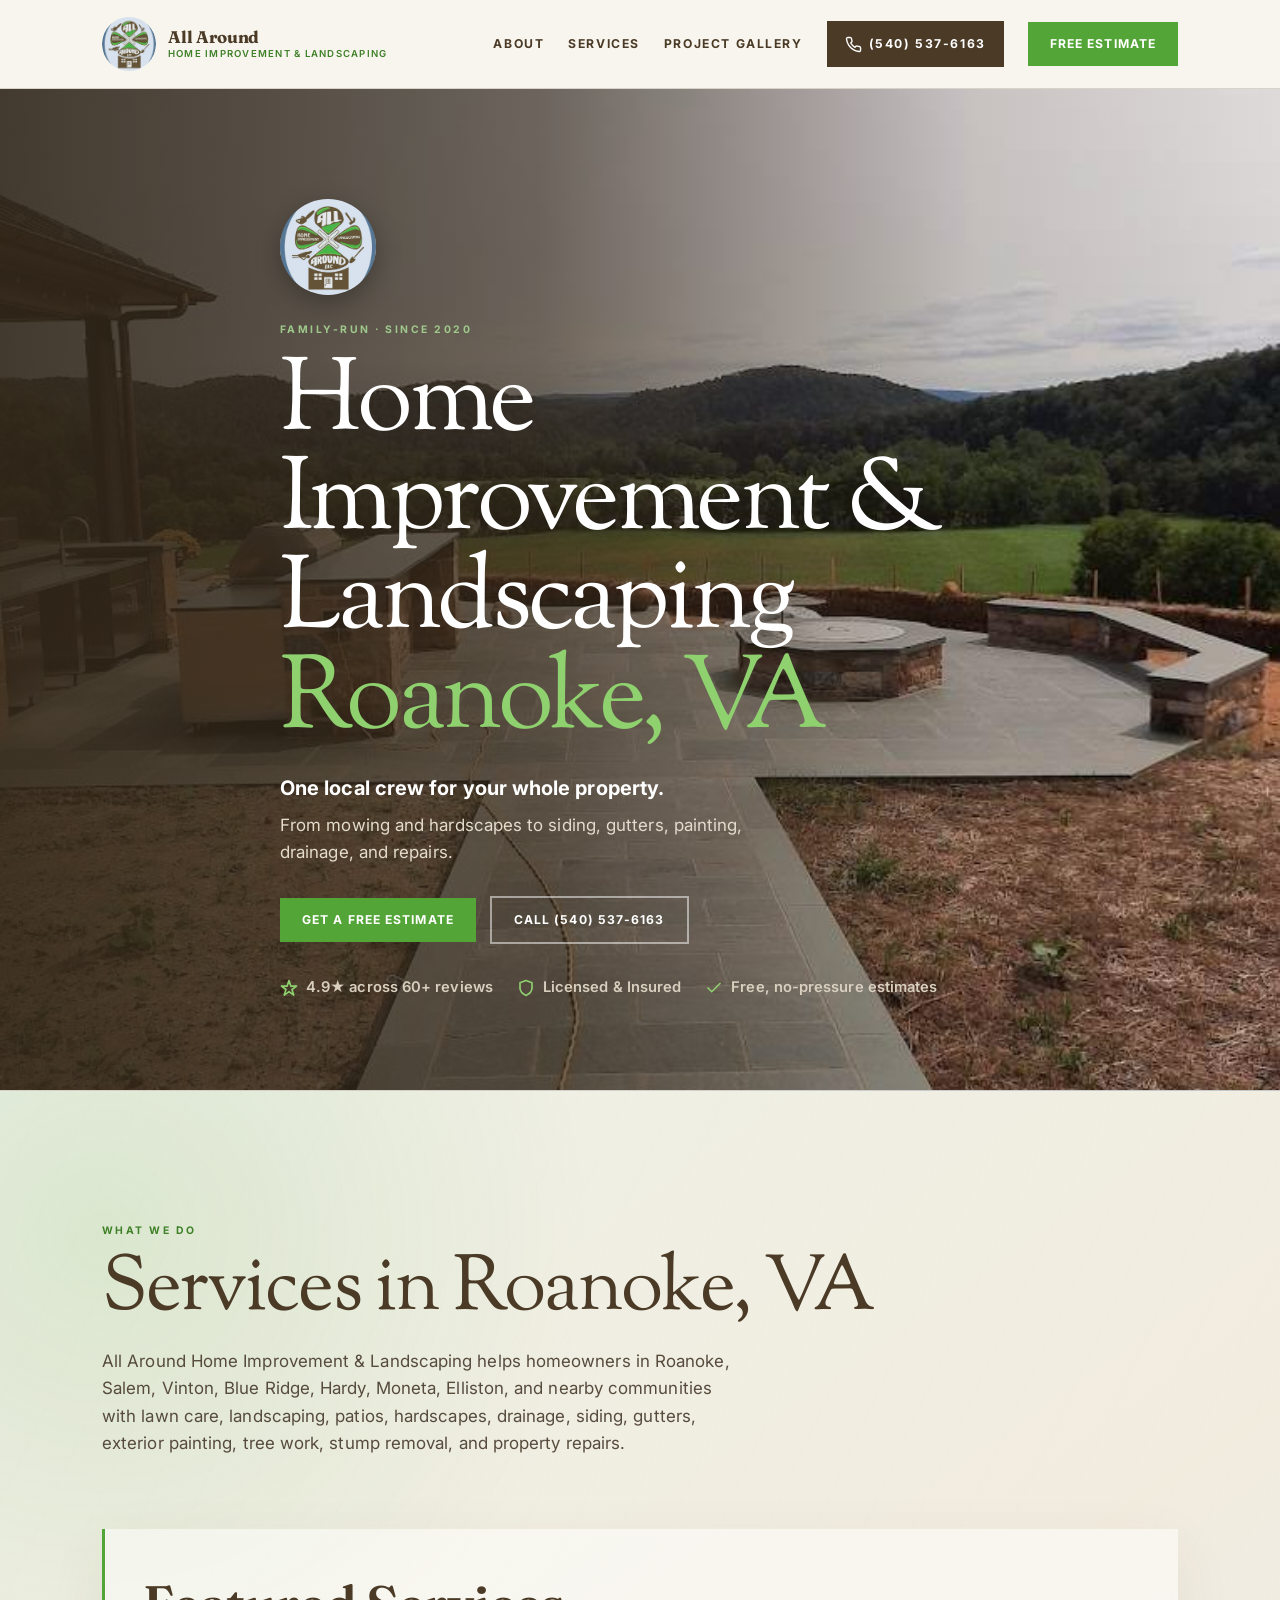
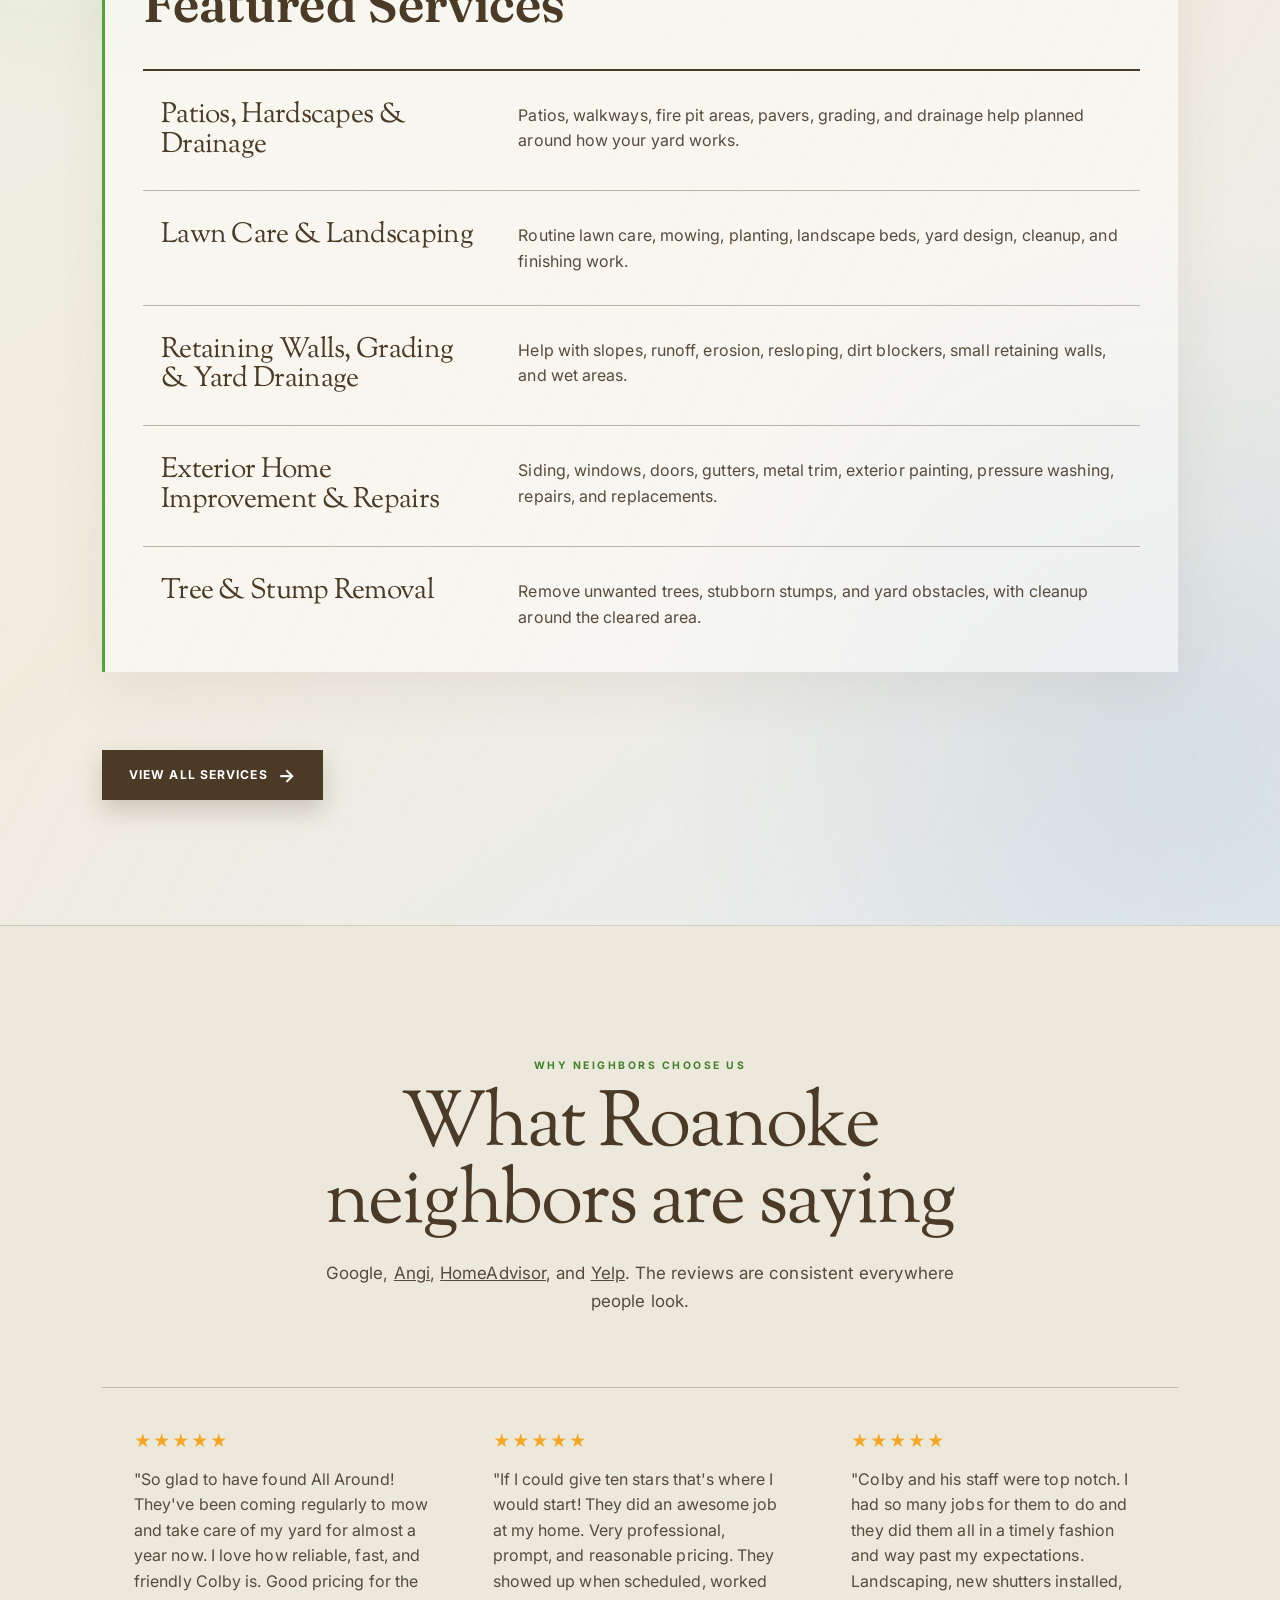
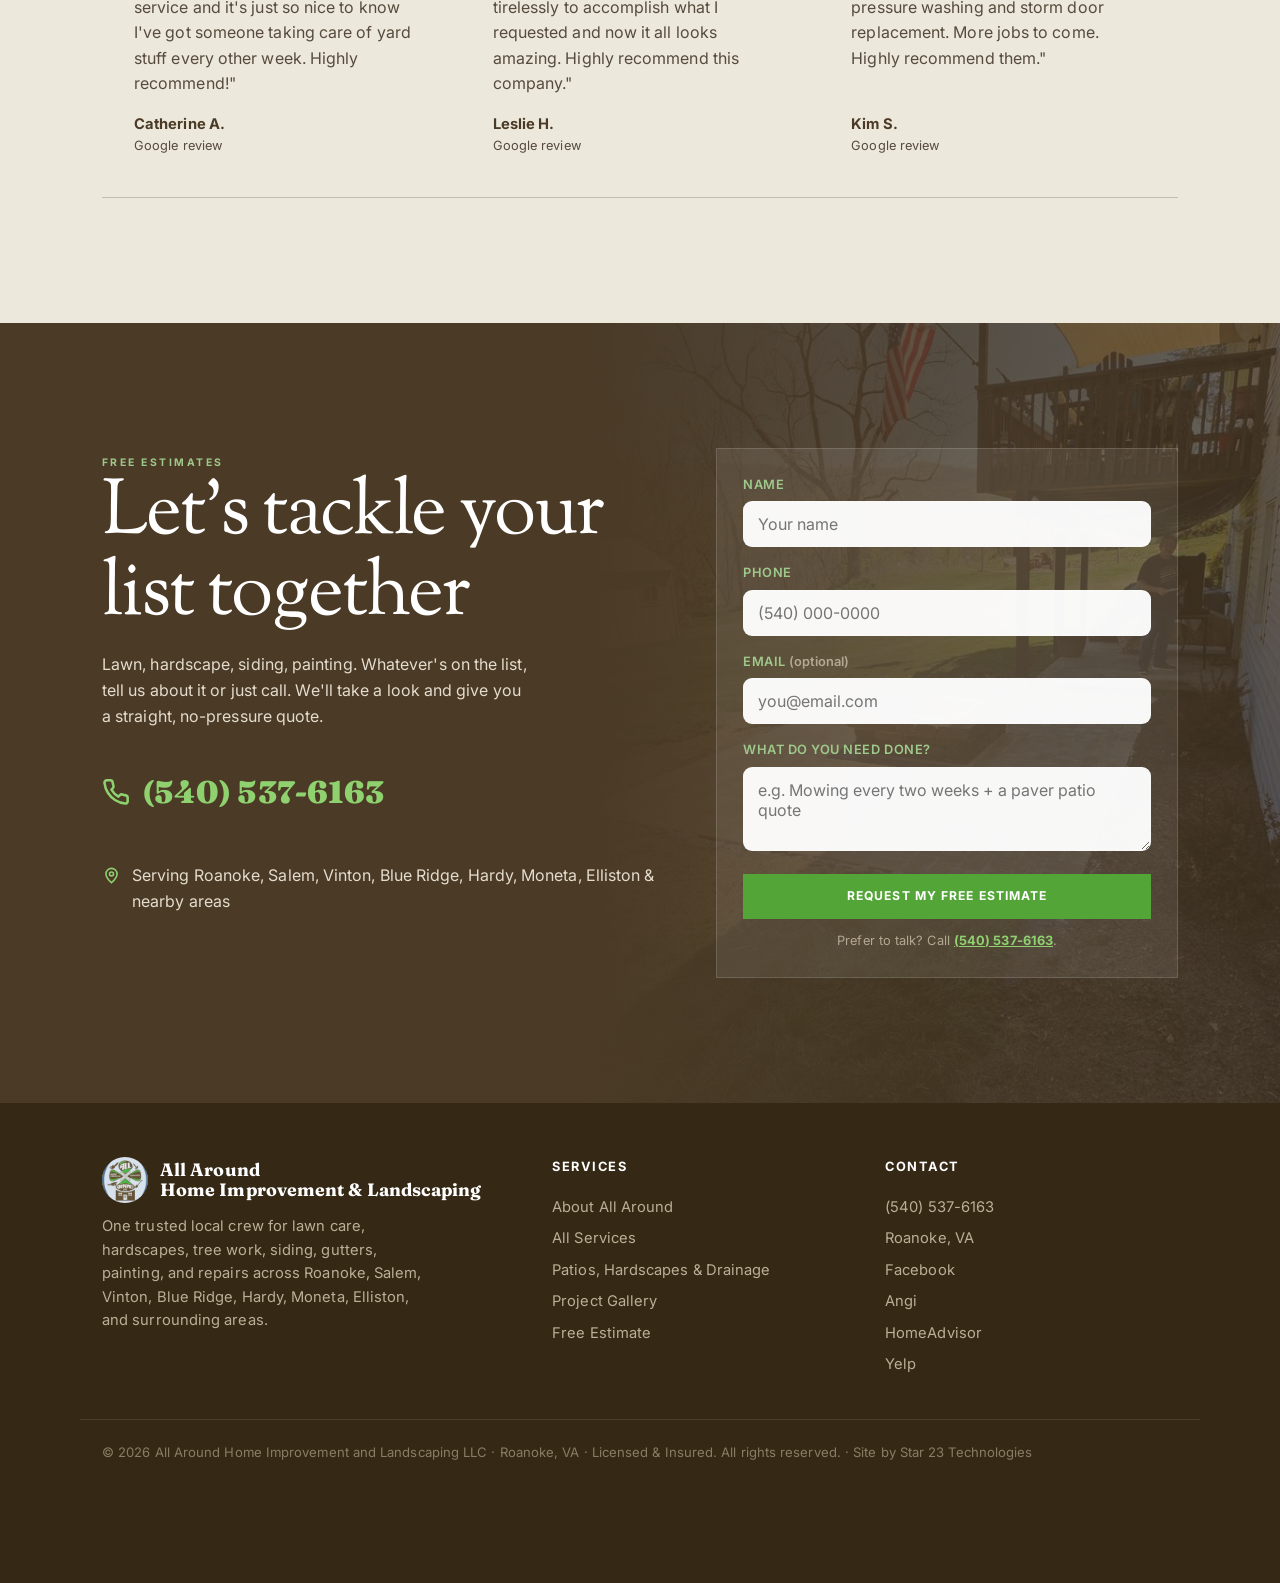
==== index.html @ a87fe3b6 "copy corrections/updates" ====
<!DOCTYPE html>
<html lang="en">
<head>
<meta charset="UTF-8">
<meta name="viewport" content="width=device-width, initial-scale=1.0">

<!-- Google tag (gtag.js) -->
<script async src="https://www.googletagmanager.com/gtag/js?id=G-47WBF0ZFZ8"></script>
<script>
  window.dataLayer = window.dataLayer || [];
  function gtag(){dataLayer.push(arguments);}
  gtag('js', new Date());

  gtag('config', 'G-47WBF0ZFZ8');
</script>

<title>All Around Home Improvement &amp; Landscaping | Roanoke, VA</title>
<meta name="description" content="All Around Home Improvement &amp; Landscaping LLC, one local Roanoke crew for lawn care, hardscapes, retaining walls, tree removal, siding, windows, doors, gutters, and exterior painting. 4.9 stars, free estimates.">
<link rel="canonical" href="https://allaroundroanoke.com/">
<meta name="theme-color" content="#54A538">

<!-- Favicon (uses the existing logo) -->
<link rel="icon" type="image/png" href="images/logo.png">
<link rel="apple-touch-icon" href="images/logo.png">

<!-- Open Graph / social sharing -->
<meta property="og:type" content="website">
<meta property="og:site_name" content="All Around Home Improvement &amp; Landscaping">
<meta property="og:title" content="All Around Home Improvement &amp; Landscaping | Roanoke, VA">
<meta property="og:description" content="One local Roanoke crew for lawn care, hardscapes, siding, gutters, and exterior painting. 4.9 stars, free estimates.">
<meta property="og:url" content="https://allaroundroanoke.com/">
<meta property="og:image" content="https://allaroundroanoke.com/images/logo.png">
<meta property="og:image:alt" content="All Around Home Improvement and Landscaping logo">
<meta property="og:locale" content="en_US">

<!-- Twitter / X card (summary fits the square logo) -->
<meta name="twitter:card" content="summary">
<meta name="twitter:title" content="All Around Home Improvement &amp; Landscaping | Roanoke, VA">
<meta name="twitter:description" content="One local Roanoke crew for lawn care, hardscapes, siding, gutters, and exterior painting. 4.9 stars, free estimates.">
<meta name="twitter:image" content="https://allaroundroanoke.com/images/logo.png">

<link rel="preconnect" href="https://fonts.googleapis.com">
<link rel="preconnect" href="https://fonts.gstatic.com" crossorigin>
<link href="https://fonts.googleapis.com/css2?family=Fraunces:opsz,wght@9..144,500;9..144,600;9..144,700;9..144,900&family=Inter:wght@400;500;600;700&display=swap" rel="stylesheet">
<link rel="stylesheet" href="services/earthbound-fonts.css">

<!-- LocalBusiness structured data. -->
<script type="application/ld+json">
{
  "@context": "https://schema.org",
  "@type": "GeneralContractor",
  "name": "All Around Home Improvement and Landscaping LLC",
  "url": "https://allaroundroanoke.com/",
  "image": "https://allaroundroanoke.com/images/logo.png",
  "telephone": "+15405376163",
  "foundingDate": "2020-10-01",
  "address": {
    "@type": "PostalAddress",
    "addressLocality": "Roanoke",
    "addressRegion": "VA",
    "addressCountry": "US"
  },
  "areaServed": ["Roanoke", "Salem", "Vinton", "Blue Ridge", "Hardy", "Moneta", "Elliston"],
  "aggregateRating": {
    "@type": "AggregateRating",
    "ratingValue": "4.9",
    "reviewCount": "60"
  }
}
</script>

<style>
  :root{
    --brown:#4A3A26;       /* deep earthy brown - dark sections, footer, text */
    --brown-mid:#6B5638;
    --green:#54A538;       /* brand leaf green - primary CTA */
    --green-dk:#3F8128;
    --slate:#6E92AD;       /* brand slate blue - secondary accent / value band */
    --slate-dk:#557390;
    --cream:#F5F1E8;       /* warm paper bg */
    --tint:#ECE6D7;        /* alt section bg (warm) */
    --leaf-tint:#E7EFDD;   /* soft green tint */
    --ink:#241D12;
    --ink-soft:#564B3C;
    --card:#FFFFFF;
    --line:#DED5C2;
    --shadow:0 1px 2px rgba(74,58,38,.06), 0 10px 30px rgba(74,58,38,.10);
    --maxw:1120px;
  }
  *{box-sizing:border-box;}
  html{scroll-behavior:smooth;}
  body{
    margin:0;background:var(--cream);color:var(--ink);
    font-family:"Inter",system-ui,sans-serif;font-size:17px;line-height:1.6;
    -webkit-font-smoothing:antialiased;
  }
  h1,h2,h3,.display{font-family:"Fraunces","Georgia",serif;line-height:1.06;margin:0;letter-spacing:-.005em;}
  a{color:inherit;}
  img{max-width:100%;display:block;}
  .sr-only{position:absolute;width:1px;height:1px;padding:0;margin:-1px;overflow:hidden;clip:rect(0,0,0,0);white-space:nowrap;border:0;}
  .wrap{max-width:var(--maxw);margin:0 auto;padding:0 22px;}
  .eyebrow{font-family:"Inter",sans-serif;text-transform:uppercase;letter-spacing:.2em;font-size:.72rem;font-weight:700;color:var(--green-dk);}
  .eyebrow.on-dark{color:#9FC98C;}
  .eyebrow.on-slate{color:#E7F0F6;}

  /* buttons */
  .btn{display:inline-flex;align-items:center;gap:.5em;font-family:"Inter",sans-serif;font-weight:700;font-size:1rem;padding:14px 24px;border-radius:9px;text-decoration:none;cursor:pointer;border:none;transition:transform .12s ease,background .15s ease,box-shadow .15s ease;line-height:1;}
  .btn-primary{background:var(--green);color:#fff;box-shadow:0 6px 18px rgba(84,165,56,.30);}
  .btn-primary:hover{background:var(--green-dk);transform:translateY(-2px);}
  .btn-ghost{background:transparent;color:var(--brown);border:2px solid var(--brown);padding:12px 22px;}
  .btn-ghost:hover{background:var(--brown);color:#fff;transform:translateY(-2px);}
  .btn-ghost.on-dark{color:#fff;border-color:rgba(255,255,255,.5);}
  .btn-ghost.on-dark:hover{background:#fff;color:var(--brown);}

  /* header */
  header{position:sticky;top:0;z-index:50;background:rgba(245,241,232,.93);backdrop-filter:blur(10px);border-bottom:1px solid var(--line);}
  .nav{display:flex;align-items:center;justify-content:space-between;height:76px;gap:16px;}
  .brand{display:flex;align-items:center;gap:12px;text-decoration:none;min-width:0;}
  .brand img{width:48px;height:48px;border-radius:50%;flex:0 0 48px;}
  .brand .name{font-family:"Fraunces",serif;font-weight:700;font-size:1.05rem;color:var(--brown);line-height:1.05;letter-spacing:-.01em;}
  .brand .name small{display:block;font-family:"Inter",sans-serif;font-size:.6rem;font-weight:600;letter-spacing:.13em;text-transform:uppercase;color:var(--green-dk);margin-top:3px;}
  .nav-right{display:flex;align-items:center;gap:14px;}
  .nav-services{font-weight:700;color:var(--brown);text-decoration:none;}
  .nav-page{font-weight:700;color:var(--brown);text-decoration:none;}
  .reviews-badge{display:flex;align-items:center;gap:7px;font-size:.85rem;font-weight:600;color:var(--ink-soft);}
  .reviews-badge .stars{color:var(--green);letter-spacing:1px;}
  .nav-call{font-family:"Inter",sans-serif;font-weight:700;color:var(--brown);text-decoration:none;font-size:1rem;display:flex;align-items:center;gap:7px;}
  .nav-call svg{width:17px;height:17px;}

  /* hamburger */
  .hamburger{display:none;flex-direction:column;justify-content:center;align-items:center;gap:5px;width:40px;height:40px;background:none;border:none;cursor:pointer;padding:6px;border-radius:8px;flex:0 0 40px;}
  .hamburger span{display:block;width:22px;height:2px;background:var(--brown);border-radius:2px;transition:transform .22s ease,opacity .22s ease;}
  .hamburger.open span:nth-child(1){transform:translateY(7px) rotate(45deg);}
  .hamburger.open span:nth-child(2){opacity:0;}
  .hamburger.open span:nth-child(3){transform:translateY(-7px) rotate(-45deg);}

  /* mobile nav menu */
  .mobile-menu{display:none;position:absolute;top:100%;left:0;right:0;background:rgba(245,241,232,.98);backdrop-filter:blur(12px);border-bottom:1px solid var(--line);padding:18px 22px 24px;flex-direction:column;gap:6px;z-index:49;}
  .mobile-menu.open{display:flex;}
  .mobile-menu a{font-family:"Inter",sans-serif;font-weight:600;font-size:1.05rem;color:var(--brown);text-decoration:none;padding:10px 0;border-bottom:1px solid var(--line);}
  .mobile-menu a:last-child{border-bottom:none;}
  .mobile-menu .mm-call{display:flex;align-items:center;gap:9px;color:var(--green-dk);}
  .mobile-menu .mm-call svg{width:18px;height:18px;flex:0 0 18px;}
  .mobile-menu .mm-badge{font-size:.85rem;color:var(--ink-soft);padding:8px 0 0;border:none;}

  /* hero */
  .hero{position:relative;overflow:hidden;background:var(--brown);color:#fff;}
  .hero .petals{position:absolute;right:-140px;top:-80px;width:620px;height:620px;opacity:.10;pointer-events:none;}
  .hero-inner{position:relative;z-index:2;padding:74px 0 60px;max-width:720px;}
  .hero-logo{width:96px;height:96px;border-radius:50%;margin-bottom:20px;box-shadow:0 8px 26px rgba(0,0,0,.3);}
  .hero h1{font-size:clamp(2.4rem,5.6vw,4rem);font-weight:900;color:#fff;}
  .hero h1 .accent{color:#8FD06F;}
  .hero .sub{font-size:1.14rem;color:#E4DCCD;margin:20px 0 30px;max-width:560px;}
  .hero-cta{display:flex;flex-wrap:wrap;gap:14px;align-items:center;}
  .hero-trust{display:flex;flex-wrap:wrap;gap:10px 24px;margin-top:32px;}
  .hero-trust span{display:flex;align-items:center;gap:8px;font-size:.92rem;font-weight:600;color:#D8CFBF;}
  .hero-trust svg{width:18px;height:18px;flex:0 0 18px;color:#8FD06F;}
  .stats{display:flex;flex-wrap:wrap;gap:32px 54px;margin-top:44px;padding-top:30px;border-top:1px solid rgba(255,255,255,.16);}
  .stat .num{font-family:"Fraunces",serif;font-weight:900;font-size:2.5rem;color:#fff;line-height:1;}
  .stat .num .star{color:var(--green);font-size:1.7rem;}
  .stat .lbl{font-size:.8rem;letter-spacing:.06em;text-transform:uppercase;color:#B3A892;margin-top:8px;font-weight:600;}

  /* value band (slate) */
  .band{background:var(--slate);color:#fff;}
  .band-inner{display:flex;flex-wrap:wrap;align-items:center;justify-content:space-between;gap:22px;padding:30px 0;}
  .band .lead{display:flex;align-items:center;gap:18px;}
  .band .ic{width:46px;height:46px;flex:0 0 46px;color:#fff;}
  .band h2{font-family:"Fraunces",serif;font-size:1.7rem;font-weight:700;color:#fff;}
  .band p{margin:4px 0 0;color:#EAF1F6;font-weight:500;}
  .btn-onslate{background:#fff;color:var(--slate-dk);box-shadow:0 6px 18px rgba(0,0,0,.16);font-size:1.05rem;padding:15px 26px;}
  .btn-onslate:hover{background:var(--brown);color:#fff;transform:translateY(-2px);}

  /* sections */
  section{padding:78px 0;}
  .sec-head{max-width:680px;margin-bottom:40px;}
  .sec-head h2{font-size:clamp(2rem,4vw,2.8rem);font-weight:900;color:var(--brown);margin:12px 0 0;}
  .sec-head p{color:var(--ink-soft);font-size:1.06rem;margin:16px 0 0;}
  .alt{background:var(--tint);}

  /* service groups */
  .svc-group{margin-bottom:46px;}
  .svc-group:last-child{margin-bottom:0;}
  .group-label{display:flex;align-items:center;gap:14px;margin-bottom:22px;}
  .group-label .tag{font-family:"Fraunces",serif;font-weight:700;font-size:1.5rem;color:var(--brown);}
  .group-label .rule{flex:1;height:1px;background:var(--line);}
  .group-label .pill{font-family:"Inter",sans-serif;font-size:.72rem;font-weight:700;letter-spacing:.12em;text-transform:uppercase;padding:5px 12px;border-radius:999px;}
  .pill.out{background:var(--leaf-tint);color:var(--green-dk);}
  .pill.in{background:#E7EDF3;color:var(--slate-dk);}
  .grid{display:grid;gap:18px;}
  .svc-grid{grid-template-columns:repeat(3,1fr);}
  .svc{background:var(--card);border:1px solid var(--line);border-radius:14px;padding:24px;transition:transform .14s ease,box-shadow .14s ease;}
  .svc:hover{transform:translateY(-4px);box-shadow:var(--shadow);}
  .svc .ic{width:42px;height:42px;border-radius:10px;display:flex;align-items:center;justify-content:center;margin-bottom:14px;}
  .svc .ic svg{width:23px;height:23px;}
  .ic.out{background:var(--leaf-tint);color:var(--green-dk);}
  .ic.in{background:#E7EDF3;color:var(--slate-dk);}
  .svc h3{font-size:1.16rem;font-weight:700;color:var(--brown);margin-bottom:7px;}
  .svc p{color:var(--ink-soft);font-size:.95rem;margin:0;}

  /* why */
  .why-grid{grid-template-columns:repeat(4,1fr);}
  .why .ic{width:48px;height:48px;border-radius:12px;background:var(--brown);display:flex;align-items:center;justify-content:center;color:#8FD06F;margin-bottom:15px;}
  .why .ic svg{width:25px;height:25px;}
  .why h3{font-size:1.08rem;font-weight:700;color:var(--brown);margin-bottom:7px;}
  .why p{color:var(--ink-soft);font-size:.94rem;margin:0;}

  /* gallery */
  .gallery-grid{grid-template-columns:repeat(3,1fr);}
  .tile{position:relative;aspect-ratio:4/3;border-radius:12px;overflow:hidden;background:var(--leaf-tint);}
  .tile img{width:100%;height:100%;object-fit:cover;}
  .tile .ph{position:absolute;inset:0;border:2px dashed var(--green);border-radius:12px;background:repeating-linear-gradient(45deg,#EAF1E2,#EAF1E2 14px,#E1EBD6 14px,#E1EBD6 28px);display:flex;flex-direction:column;align-items:center;justify-content:center;color:var(--green-dk);text-align:center;padding:14px;}
  .tile .ph svg{width:30px;height:30px;margin-bottom:8px;opacity:.85;}
  .tile .ph span{font-weight:600;font-size:.9rem;}
  .tile .ph small{color:var(--ink-soft);font-size:.78rem;margin-top:3px;}

  /* reviews */
  .reviews-grid{grid-template-columns:repeat(3,1fr);}
  .review{background:var(--card);border:1px solid var(--line);border-radius:14px;padding:26px;display:flex;flex-direction:column;}
  .review .stars{color:#F5A623;letter-spacing:2px;font-size:1.05rem;margin-bottom:12px;}
  .review p{color:var(--ink-soft);margin:0 0 16px;flex:1;}
  .review .who{font-weight:700;color:var(--brown);font-size:.92rem;}
  .review .src{font-size:.8rem;color:var(--ink-soft);}
  .reviews-cta{text-align:center;margin-top:34px;}

  /* contact */
  .contact{background:var(--brown);color:#fff;}
  .contact-grid{display:grid;grid-template-columns:1.1fr .9fr;gap:50px;align-items:start;}
  .contact h2{font-family:"Fraunces",serif;font-size:clamp(2rem,4vw,2.7rem);font-weight:900;color:#fff;}
  .contact .big-call{display:inline-flex;align-items:center;gap:12px;font-family:"Fraunces",serif;font-weight:900;font-size:1.95rem;color:#8FD06F;text-decoration:none;margin:22px 0;}
  .contact .big-call svg{width:28px;height:28px;}
  .contact ul{list-style:none;padding:0;margin:18px 0 0;color:#E4DCCD;}
  .contact ul li{display:flex;gap:11px;padding:6px 0;align-items:flex-start;}
  .contact ul li svg{width:19px;height:19px;flex:0 0 19px;color:#8FD06F;margin-top:3px;}
  .form{background:rgba(255,255,255,.06);border:1px solid rgba(255,255,255,.14);border-radius:16px;padding:26px;}
  .form label{display:block;font-size:.8rem;font-weight:600;letter-spacing:.04em;text-transform:uppercase;color:#9FC98C;margin:0 0 6px;}
  .form input,.form textarea{width:100%;padding:12px 14px;border-radius:9px;border:1px solid rgba(255,255,255,.2);background:rgba(255,255,255,.96);color:var(--ink);font-family:inherit;font-size:1rem;margin-bottom:16px;}
  .form textarea{resize:vertical;min-height:84px;}
  .form .btn-primary{width:100%;justify-content:center;}
  .form .note{font-size:.8rem;color:#B3A892;margin:12px 0 0;text-align:center;}

  /* footer */
  footer{background:#352915;color:#BCAE96;padding:54px 0 120px;font-size:.92rem;}
  .foot-grid{display:grid;grid-template-columns:1.4fr 1fr 1fr;gap:40px;}
  footer h4{font-family:"Inter",sans-serif;color:#fff;font-size:.8rem;letter-spacing:.12em;text-transform:uppercase;margin:0 0 14px;}
  footer ul{list-style:none;padding:0;margin:0;}
  footer ul li{padding:4px 0;}
  footer a{text-decoration:none;}
  footer a:hover{color:#fff;}
  .foot-brand .fb{display:flex;align-items:center;gap:12px;margin-bottom:12px;}
  .foot-brand img{width:46px;height:46px;border-radius:50%;}
  .foot-brand .name{font-family:"Fraunces",serif;font-weight:700;color:#fff;font-size:1.12rem;line-height:1.1;}
  .legal{border-top:1px solid rgba(255,255,255,.1);margin-top:38px;padding-top:22px;font-size:.82rem;color:#8A7C64;}

  /* mobile sticky call bar */
  .call-bar{position:fixed;left:0;right:0;bottom:0;z-index:60;display:none;background:var(--green);box-shadow:0 -4px 18px rgba(0,0,0,.18);}
  .call-bar a{display:flex;align-items:center;justify-content:center;gap:10px;padding:15px;color:#fff;text-decoration:none;font-family:"Inter",sans-serif;font-weight:800;font-size:1.1rem;}
  .call-bar svg{width:20px;height:20px;}

  .reveal{opacity:1;transform:none;}

  @media(max-width:920px){
    .svc-grid,.gallery-grid,.reviews-grid{grid-template-columns:repeat(2,1fr);}
    .why-grid{grid-template-columns:repeat(2,1fr);}
    .contact-grid{grid-template-columns:1fr;gap:34px;}
  }
  @media(max-width:680px){
    body{font-size:16px;}
    .reviews-badge,.nav-call,.nav-services,.nav-page{display:none;}
    .hamburger{display:flex;}
    .nav{height:66px;}
    .brand .name{font-size:.95rem;}
    .hero-inner{padding:52px 0 46px;}
    .hero .petals{width:420px;height:420px;right:-150px;}
    .stats{gap:24px 36px;}
    .stat .num{font-size:2rem;}
    section{padding:56px 0;}
    .svc-grid,.gallery-grid,.reviews-grid,.why-grid{grid-template-columns:1fr;}
    .band-inner{flex-direction:column;align-items:flex-start;}
    .call-bar{display:block;}
    footer{padding-bottom:96px;}
    .foot-grid{grid-template-columns:1fr;gap:30px;}
  }
  @media(prefers-reduced-motion:reduce){.reveal{opacity:1;transform:none;transition:none;}html{scroll-behavior:auto;}}
  :focus-visible{outline:3px solid var(--green);outline-offset:2px;border-radius:4px;}

  /* Photo-led editorial refresh. */
  header{background:rgba(255,255,255,.96);}
  .hero{min-height:680px;display:flex;align-items:stretch;background:#332819;isolation:isolate;}
  .hero::after{content:"";position:absolute;inset:0 0 0 48%;background:linear-gradient(90deg,#332819 0%,rgba(51,40,25,.28) 42%,rgba(51,40,25,.08) 100%),url("images/project-6.jpg") center/cover no-repeat;z-index:-1;}
  .hero::before{content:"";position:absolute;inset:0;background:linear-gradient(90deg,#332819 0%,#332819 42%,rgba(51,40,25,.65) 57%,transparent 78%);z-index:-1;}
  .hero .petals{display:none;}
  .hero-inner{padding:108px 0 84px;max-width:610px;}
  .hero h1{font-size:clamp(3rem,6.2vw,5.25rem);}
  .hero .sub{font-size:1.12rem;max-width:520px;}
  .band-inner{padding:36px 0;}
  section{padding:96px 0;}
  .sec-head{margin:0 auto 52px;text-align:center;}
  .sec-head p{max-width:630px;margin:18px auto 0;}
  .svc-group{margin-bottom:64px;}
  .svc{border:0;border-radius:2px;padding:30px;background:#fff;box-shadow:0 10px 36px rgba(74,58,38,.07);}
  .svc:hover{transform:translateY(-6px);}
  .svc h3{font-size:1.28rem;}
  .group-label .rule{background:var(--brown);opacity:.18;}
  .gallery-grid{gap:10px;grid-template-columns:1.2fr .8fr 1fr;}
  .tile{border-radius:2px;aspect-ratio:1/1;}
  .tile:nth-child(1),.tile:nth-child(6){grid-row:span 2;aspect-ratio:auto;}
  .review{border:0;border-radius:2px;padding:32px;box-shadow:0 10px 36px rgba(74,58,38,.07);}
  .contact{position:relative;overflow:hidden;}
  .contact::before{content:"";position:absolute;right:0;top:0;bottom:0;width:42%;background:linear-gradient(90deg,var(--brown),rgba(74,58,38,.36)),url("images/project-2.jpg") center/cover no-repeat;opacity:.34;}
  .contact-grid{position:relative;z-index:1;}
  @media(max-width:920px){.hero::after{inset:0;background:linear-gradient(90deg,rgba(51,40,25,.95),rgba(51,40,25,.7)),url("images/project-6.jpg") center/cover}.hero::before{display:none}.gallery-grid{grid-template-columns:repeat(2,1fr)}.tile:nth-child(1),.tile:nth-child(6){grid-row:auto;aspect-ratio:4/3}.contact::before{width:100%;opacity:.16}}
  @media(max-width:680px){.hero{min-height:610px}.hero-inner{padding:76px 0 64px}.hero h1{font-size:clamp(2.7rem,14vw,4.1rem)}section{padding:70px 0}.sec-head{text-align:left;margin-bottom:38px}.sec-head p{margin-left:0}.gallery-grid{grid-template-columns:1fr}.tile{aspect-ratio:4/3}}

  /* Earthbound-inspired editorial pass: quieter chrome, larger type, project-first imagery. */
  body{background:#F8F5EE;font-size:16px;letter-spacing:.005em;}
  h1,h2,h3,.display{letter-spacing:-.025em;}
  header{background:rgba(248,245,238,.96);border-color:rgba(74,58,38,.18);}
  .nav{height:88px;}.brand img{width:54px;height:54px}.nav-right{gap:24px}.nav-right>a:not(.btn){font-size:.76rem;letter-spacing:.13em;text-transform:uppercase}.reviews-badge{display:none}.btn{border-radius:0;text-transform:uppercase;letter-spacing:.09em;font-size:.76rem;padding:16px 22px}.btn-primary{box-shadow:none}
  .hero{min-height:790px}.hero-inner{padding:135px 0 105px;max-width:720px}.hero h1{font-size:clamp(4rem,8vw,7rem);font-weight:600;line-height:.97}.hero .sub{max-width:540px;font-size:1.06rem}.stats{border-top-color:rgba(255,255,255,.35)}
  .band{background:var(--cream);color:var(--brown);border-bottom:1px solid rgba(74,58,38,.22)}.band h2{color:var(--brown);font-weight:600}.band p{color:var(--ink-soft)}.band .ic{color:var(--green-dk)}.btn-onslate{background:var(--brown);color:#fff;box-shadow:none}
  section{padding:125px 0}.sec-head{margin-bottom:72px}.sec-head h2{font-size:clamp(3rem,6vw,5.4rem);font-weight:600;line-height:1}.eyebrow{font-size:.65rem;letter-spacing:.24em}
  .svc-grid{gap:0;border-top:1px solid rgba(74,58,38,.25)}.svc{border:0;border-bottom:1px solid rgba(74,58,38,.25);border-radius:0;box-shadow:none;background:transparent;padding:40px 34px}.svc:hover{transform:none;box-shadow:none;background:rgba(231,239,221,.5)}.svc .ic{background:transparent;padding:0;width:30px;height:30px}.svc h3{font-size:1.45rem;font-weight:600}.group-label .tag{font-size:2rem;font-weight:600}.group-label .pill{border-radius:0;background:transparent;padding-left:0}
  .alt{background:#EDE8DC}.why-grid{gap:0;border-top:1px solid rgba(74,58,38,.28)}.why{padding:38px 28px;border-bottom:1px solid rgba(74,58,38,.28)}.why .ic{background:transparent;color:var(--green-dk);padding:0}.why h3{font-size:1.35rem}
  .gallery-grid{gap:7px;grid-template-columns:1.1fr .9fr 1fr}.tile{border-radius:0}.tile::after{position:absolute;left:0;right:0;bottom:0;padding:40px 18px 14px;background:linear-gradient(transparent,rgba(36,29,18,.78));color:#fff;text-transform:uppercase;letter-spacing:.12em;font-size:.68rem;font-weight:700}.tile:nth-child(1)::after{content:"Paver patio"}.tile:nth-child(2)::after{content:"Patio & fire pit"}.tile:nth-child(3)::after{content:"Deck & outdoor steps"}.tile:nth-child(4)::after{content:"Property care"}.tile:nth-child(5)::after{content:"Exterior improvement"}.tile:nth-child(6)::after{content:"Stone patio & walkway"}
  .review{border:0;border-bottom:1px solid rgba(74,58,38,.25);border-radius:0;box-shadow:none;background:transparent;padding:40px 32px}.reviews-grid{gap:0;border-top:1px solid rgba(74,58,38,.25)}.contact::before{width:55%;opacity:.4}.contact h2{font-size:clamp(3rem,6vw,5.2rem);font-weight:600}.form{border-radius:0;background:rgba(255,255,255,.08)}
  @media(max-width:920px){.nav{height:72px}.hero{min-height:660px}.hero-inner{padding:100px 0 80px}section{padding:88px 0}.gallery-grid{grid-template-columns:repeat(2,1fr)}}
  @media(max-width:680px){.hero{min-height:610px}.hero h1{font-size:clamp(3.3rem,16vw,5rem)}.sec-head h2{font-size:clamp(2.8rem,13vw,4rem)}.svc{padding:34px 20px}.why{padding:30px 10px}.gallery-grid{grid-template-columns:1fr}}

  /* Keep the landing-page project photo full color and fully visible. */
  .hero::before{inset:0 50% 0 0;background:#332819;}
  .hero::after{inset:0 0 0 50%;background:#332819 url("images/project-6.jpg") center/contain no-repeat;}
  .hero-inner{max-width:540px;}
  @media(max-width:920px){
    .hero{display:block;padding-top:min(92vw,620px);min-height:0;background:#332819;}
    .hero::before{display:none;}
    .hero::after{inset:0 0 auto;height:min(92vw,620px);background:#332819 url("images/project-6.jpg") center/contain no-repeat;}
    .hero-inner{max-width:680px;padding-top:72px;padding-bottom:72px;}
  }
  @media(max-width:680px){.hero{padding-top:118vw}.hero::after{height:118vw}.hero-inner{padding-top:58px;padding-bottom:58px}}

  /* Match the full-width image hero used on the Gallery page. */
  .hero{display:flex;padding-top:0;min-height:620px;background:#332819;}
  .hero::before{display:block;inset:0;background:linear-gradient(90deg,rgba(51,40,25,.88) 0%,rgba(51,40,25,.66) 42%,rgba(51,40,25,.18) 76%,rgba(51,40,25,.06)),url("images/project-6.jpg") center 54%/cover no-repeat;}
  .hero::after{display:none;}
  .hero-inner{max-width:720px;padding-top:110px;padding-bottom:90px;}
  @media(max-width:920px){
    .hero{display:flex;padding-top:0;min-height:570px;}
    .hero::before{display:block;inset:0;height:auto;background:linear-gradient(90deg,rgba(51,40,25,.9),rgba(51,40,25,.58)),url("images/project-6.jpg") center/cover no-repeat;}
    .hero-inner{padding-top:88px;padding-bottom:76px;}
  }
  @media(max-width:680px){.hero{padding-top:0;min-height:540px}.hero::before{height:auto}.hero-inner{padding-top:72px;padding-bottom:64px}}

  /* List-style homepage services inspired by editorial design-service pages. */
  #services .sec-head{margin-left:0;text-align:left;max-width:820px;}
  #services .sec-head p{margin-left:0;}
  #services .svc-group{margin-bottom:78px;}
  #services .group-label{margin-bottom:0;padding-bottom:24px;border-bottom:2px solid var(--brown);}
  #services .group-label .rule{display:none;}
  #services .group-label .tag{font-size:clamp(2rem,4vw,3.25rem);}
  #services .svc-grid{display:block;border-top:0;}
  #services .svc{display:grid;grid-template-columns:minmax(240px,.75fr) minmax(0,1.4fr);column-gap:34px;align-items:start;padding:30px 18px;border-bottom:1px solid rgba(74,58,38,.35);background:transparent;color:inherit;text-decoration:none;cursor:pointer;transition:transform .18s ease,background-color .18s ease,border-color .18s ease;}
  #services .svc:hover{background:rgba(231,239,221,.68);border-color:var(--green-dk);transform:translateX(7px);}
  #services .svc h3{transition:color .18s ease;}
  #services .svc:hover h3{color:var(--green-dk);}
  #services .svc:focus-visible{background:rgba(231,239,221,.68);border-color:var(--green-dk);}
  #services .svc .ic{display:none;}
  #services .svc h3{font-size:clamp(1.35rem,2.2vw,1.8rem);margin:0;}
  #services .svc h3 a{text-decoration:none;}
  #services .svc>p{grid-column:2;margin:2px 0 0;max-width:640px;font-size:1rem;}
  #services .svc>p+ p{margin-top:12px;}
  #services .reviews-cta{text-align:left;margin-top:42px;}
  @media(max-width:760px){
    #services .svc{grid-template-columns:1fr;padding:26px 0;}
    #services .svc h3{grid-column:1;}
    #services .svc>p{grid-column:1;margin-top:10px;}
    #services .group-label{align-items:flex-end;}
    #services .group-label .pill{display:none;}
  }
  @media(prefers-reduced-motion:reduce){#services .svc{transition:none}#services .svc:hover{transform:none}}

  /* Present the click-to-call number as a clear menu action. */
  .nav-call{background:var(--brown);color:#fff!important;padding:12px 17px;border:1px solid var(--brown);transition:background .15s ease,color .15s ease,transform .12s ease;}
  .nav-call:hover{background:transparent;color:var(--brown)!important;transform:translateY(-1px);}
  .mobile-menu .mm-call{display:flex;justify-content:center;background:var(--brown);color:#fff;margin-top:8px;padding:13px 16px;border:0;text-align:center;}
  .mobile-menu .mm-call:hover{background:var(--green-dk);color:#fff;}

  /* Give the long services section a distinct, calm visual field. */
  #services{position:relative;overflow:hidden;background:
    radial-gradient(circle at 8% 10%,rgba(84,165,56,.13),transparent 28%),
    radial-gradient(circle at 92% 88%,rgba(110,146,173,.16),transparent 30%),
    linear-gradient(145deg,#EEF1E7 0%,#F2ECDF 52%,#E7EDF1 100%);
    border-top:1px solid rgba(74,58,38,.16);border-bottom:1px solid rgba(74,58,38,.16);}
  #services::before{content:"";position:absolute;inset:0;pointer-events:none;opacity:.32;background:repeating-linear-gradient(115deg,transparent 0,transparent 42px,rgba(74,58,38,.035) 43px,transparent 44px);}
  #services>.wrap{position:relative;z-index:1;}
  #services .svc-group{padding:34px 38px 12px;background:rgba(255,255,255,.48);border-left:3px solid var(--green);box-shadow:0 18px 55px rgba(74,58,38,.07);}
  #services .svc-group:nth-of-type(3){border-left-color:var(--slate);background:rgba(255,255,255,.4);}
  #services .svc:last-child{border-bottom:0;}
  @media(max-width:760px){#services .svc-group{padding:26px 20px 6px;border-left-width:2px}#services::before{opacity:.2}}

  /* Mobile QA: stable menu, touch targets, and service dividers. */
  @media(max-width:980px){
    .reviews-badge,.nav-call,.nav-services,.nav-page{display:none;}
    .nav-right>.btn{display:inline-flex;white-space:nowrap;padding:11px 13px;min-height:42px;}
    .hamburger{display:flex;min-width:44px;min-height:44px;}
    .nav{height:72px;}
  }
  @media(max-width:680px){
    .hamburger{min-width:44px;min-height:44px;}
    .mobile-menu{max-height:calc(100vh - 66px);overflow-y:auto;overscroll-behavior:contain;padding:14px 18px 22px;box-shadow:0 14px 30px rgba(36,29,18,.18);}
    .mobile-menu a{display:flex;align-items:center;min-height:48px;padding:11px 4px;}
    .mobile-menu .mm-call{min-height:50px;margin-top:10px;}
    .wrap{padding-left:24px;padding-right:24px;}
    .nav{padding-left:16px;padding-right:16px;}
    #services .svc-group,#services .svc-group:nth-of-type(3){padding:24px 20px 6px;border-left:0;border-top:3px solid var(--green);box-shadow:0 10px 30px rgba(74,58,38,.06);}
    #services .svc-group:nth-of-type(3){border-top-color:var(--slate);}
    #services .svc{padding:24px 4px;transform:none;}
    #services .svc:hover{transform:none;}
    #services .group-label{padding-bottom:18px;}
  }
  @media(hover:none){#services .svc:hover{transform:none;background:transparent;border-color:rgba(74,58,38,.35)}#services .svc:active{background:rgba(231,239,221,.68);border-color:var(--green-dk)}}
  @media(max-width:440px){.brand .name small{display:none}.brand{gap:8px}.nav-right{gap:6px}.nav-right>.btn{font-size:0;padding:10px 12px}.nav-right>.btn::after{content:"Estimate";font:700 .7rem/1 Inter,Arial,sans-serif;letter-spacing:.08em;text-transform:uppercase}}

  #services .reviews-cta .btn{background:var(--brown);border-color:var(--brown);color:#fff;padding:17px 25px;box-shadow:0 10px 24px rgba(74,58,38,.22);}
  #services .reviews-cta .btn::after{content:"→";font-size:1.15rem;line-height:0;margin-left:4px;transition:transform .16s ease;}
  #services .reviews-cta .btn:hover{background:var(--green-dk);border-color:var(--green-dk);color:#fff;transform:translateY(-2px);box-shadow:0 14px 28px rgba(63,129,40,.24);}
  #services .reviews-cta .btn:hover::after{transform:translateX(4px);}
  @media(max-width:580px){#services .reviews-cta .btn{width:100%;min-height:52px}}
  @media(prefers-reduced-motion:reduce){#services .reviews-cta .btn,#services .reviews-cta .btn::after{transition:none}}
</style>
</head>
<body>

<!-- ============ HEADER ============ -->
<header>
  <div class="wrap nav">
    <a class="brand" href="#top" aria-label="All Around Home Improvement and Landscaping home">
      <img src="images/logo.png" alt="All Around Home Improvement and Landscaping logo">
      <span class="name">All Around<small>Home Improvement &amp; Landscaping</small></span>
    </a>
    <div class="nav-right">
      <a class="nav-page" href="about/">About</a>
      <a class="nav-services" href="services/">Services</a>
      <a class="nav-page" href="gallery/">Project Gallery</a>
      <a class="nav-call" href="tel:+15405376163">
        <svg viewBox="0 0 24 24" fill="none" stroke="currentColor" stroke-width="2" stroke-linecap="round" stroke-linejoin="round"><path d="M22 16.92v3a2 2 0 0 1-2.18 2 19.79 19.79 0 0 1-8.63-3.07 19.5 19.5 0 0 1-6-6 19.79 19.79 0 0 1-3.07-8.67A2 2 0 0 1 4.11 2h3a2 2 0 0 1 2 1.72c.13.96.36 1.9.7 2.81a2 2 0 0 1-.45 2.11L8.09 9.91a16 16 0 0 0 6 6l1.27-1.27a2 2 0 0 1 2.11-.45c.91.34 1.85.57 2.81.7A2 2 0 0 1 22 16.92z"/></svg>
        <span class="lbl">(540) 537-6163</span>
      </a>
      <a class="btn btn-primary" href="contact/">Free Estimate</a>
      <button class="hamburger" aria-label="Open menu" aria-expanded="false" onclick="toggleMenu(this)">
        <span></span><span></span><span></span>
      </button>
    </div>
  </div>
  <div class="mobile-menu" id="mobileMenu">
    <a href="about/">About</a>
    <a href="services/">Services</a>
    <a href="gallery/">Project Gallery</a>
    <a href="#reviews">Reviews</a>
    <a href="contact/">Free Estimate</a>
    <a class="mm-call" href="tel:+15405376163">
      <svg viewBox="0 0 24 24" fill="none" stroke="currentColor" stroke-width="2" stroke-linecap="round" stroke-linejoin="round"><path d="M22 16.92v3a2 2 0 0 1-2.18 2 19.79 19.79 0 0 1-8.63-3.07 19.5 19.5 0 0 1-6-6 19.79 19.79 0 0 1-3.07-8.67A2 2 0 0 1 4.11 2h3a2 2 0 0 1 2 1.72c.13.96.36 1.9.7 2.81a2 2 0 0 1-.45 2.11L8.09 9.91a16 16 0 0 0 6 6l1.27-1.27a2 2 0 0 1 2.11-.45c.91.34 1.85.57 2.81.7A2 2 0 0 1 22 16.92z"/></svg>
      (540) 537-6163
    </a>
    <span class="mm-badge"><span style="color:var(--green)">★★★★★</span> 4.9 · 60+ Reviews</span>
  </div>
</header>

<!-- ============ HERO ============ -->
<a id="top"></a>
<div class="hero">
  <svg class="petals" viewBox="0 0 200 200" fill="none" aria-hidden="true">
    <g fill="#8FD06F">
      <path d="M100 100C100 60 80 20 100 12c20 8 0 48 0 88z"/>
      <path d="M100 100c40 0 80-20 88 0-8 20-48 0-88 0z"/>
      <path d="M100 100c0 40 20 80 0 88-20-8 0-48 0-88z"/>
      <path d="M100 100c-40 0-80 20-88 0 8-20 48 0 88 0z"/>
    </g>
  </svg>
  <div class="wrap hero-inner">
    <img class="hero-logo" src="images/logo.png" alt="All Around Home Improvement and Landscaping logo">
    <span class="eyebrow on-dark">Family-run · Since 2020</span>
    <h1 style="margin-top:14px">Home Improvement &amp; Landscaping <span class="accent">Roanoke, VA</span></h1>
    <p class="sub"><strong style="display:block;color:#fff;font-size:1.18em;margin-bottom:8px">One local crew for your whole property.</strong> From mowing and hardscapes to siding, gutters, painting, drainage, and repairs.</p>
    <div class="hero-cta">
      <a class="btn btn-primary" href="#contact">Get a Free Estimate</a>
      <a class="btn btn-ghost on-dark" href="tel:+15405376163">Call (540) 537-6163</a>
    </div>
    <div class="hero-trust">
      <span><svg viewBox="0 0 24 24" fill="none" stroke="currentColor" stroke-width="2.2" stroke-linecap="round" stroke-linejoin="round"><path d="M12 2l2.4 7.4H22l-6 4.6 2.3 7.4-6.3-4.6L5.7 21.4 8 14 2 9.4h7.6z"/></svg> 4.9★ across 60+ reviews</span>
      <span><svg viewBox="0 0 24 24" fill="none" stroke="currentColor" stroke-width="2.2" stroke-linecap="round" stroke-linejoin="round"><path d="M12 22s8-4 8-10V5l-8-3-8 3v7c0 6 8 10 8 10z"/></svg> Licensed &amp; Insured</span>
      <span><svg viewBox="0 0 24 24" fill="none" stroke="currentColor" stroke-width="2.2" stroke-linecap="round" stroke-linejoin="round"><path d="M20 6 9 17l-5-5"/></svg> Free, no-pressure estimates</span>
    </div>
  </div>
</div>

<!-- ============ SERVICES ============ -->
<section id="services">
  <div class="wrap">
    <div class="sec-head reveal">
      <span class="eyebrow">What we do</span>
      <h2>Services in Roanoke, VA</h2>
      <p>All Around Home Improvement &amp; Landscaping helps homeowners in Roanoke, Salem, Vinton, Blue Ridge, Hardy, Moneta, Elliston, and nearby communities with lawn care, landscaping, patios, hardscapes, drainage, siding, gutters, exterior painting, tree work, stump removal, and property repairs.</p>
    </div>

    <div class="svc-group reveal">
      <div class="group-label">
        <span class="tag">Featured Services</span>
        <span class="rule"></span>
      </div>
      <div class="grid svc-grid">
        <a class="svc" href="services/patios-hardscapes-drainage-roanoke-va/">
          <h3>Patios, Hardscapes &amp; Drainage</h3>
          <p>Patios, walkways, fire pit areas, pavers, grading, and drainage help planned around how your yard works.</p>
        </a>
        <a class="svc" href="services/lawn-care-landscaping-roanoke-va/">
          <h3>Lawn Care &amp; Landscaping</h3>
          <p>Routine lawn care, mowing, planting, landscape beds, yard design, cleanup, and finishing work.</p>
        </a>
        <a class="svc" href="services/patios-hardscapes-drainage-roanoke-va/">
          <h3>Retaining Walls, Grading &amp; Yard Drainage</h3>
          <p>Help with slopes, runoff, erosion, resloping, dirt blockers, small retaining walls, and wet areas.</p>
        </a>
        <a class="svc" href="services/exterior-home-improvement-repairs-roanoke-va/">
          <h3>Exterior Home Improvement &amp; Repairs</h3>
          <p>Siding, windows, doors, gutters, metal trim, exterior painting, pressure washing, repairs, and replacements.</p>
        </a>
        <a class="svc" href="services/">
          <h3>Tree &amp; Stump Removal</h3>
          <p>Remove unwanted trees, stubborn stumps, and yard obstacles, with cleanup around the cleared area.</p>
        </a>
      </div>
    </div>
    <div class="reviews-cta reveal"><a class="btn btn-ghost" href="services/">View all services</a></div>
  </div>
</section>

<!-- ============ REVIEWS ============ -->
<section class="alt" id="reviews">
  <div class="wrap">
    <div class="sec-head reveal">
      <span class="eyebrow">Why neighbors choose us</span>
      <h2>What Roanoke neighbors are saying</h2>
      <p>Google, <a href="https://www.angi.com/companylist/us/va/roanoke/all-around-home-improvement-and-landscaping-reviews-10107094.htm#photos" target="_blank" rel="noopener">Angi</a>, <a href="https://www.homeadvisor.com/rated.AllaroundHomeImprovment.111311587.html" target="_blank" rel="noopener">HomeAdvisor</a>, and <a href="https://www.yelp.com/biz/all-around-home-improvement-and-landscaping-roanoke" target="_blank" rel="noopener">Yelp</a>. The reviews are consistent everywhere people look.</p>
    </div>
    <div class="grid reviews-grid reveal">
      <div class="review">
        <div class="stars">★★★★★</div>
        <p>"So glad to have found All Around! They've been coming regularly to mow and take care of my yard for almost a year now. I love how reliable, fast, and friendly Colby is. Good pricing for the service and it's just so nice to know I've got someone taking care of yard stuff every other week. Highly recommend!"</p>
        <div class="who">Catherine A.</div><div class="src">Google review</div>
      </div>
      <div class="review">
        <div class="stars">★★★★★</div>
        <p>"If I could give ten stars that's where I would start! They did an awesome job at my home. Very professional, prompt, and reasonable pricing. They showed up when scheduled, worked tirelessly to accomplish what I requested and now it all looks amazing. Highly recommend this company."</p>
        <div class="who">Leslie H.</div><div class="src">Google review</div>
      </div>
      <div class="review">
        <div class="stars">★★★★★</div>
        <p>"Colby and his staff were top notch. I had so many jobs for them to do and they did them all in a timely fashion and way past my expectations. Landscaping, new shutters installed, pressure washing and storm door replacement. More jobs to come. Highly recommend them."</p>
        <div class="who">Kim S.</div><div class="src">Google review</div>
      </div>
    </div>
  </div>
</section>

<!-- ============ CONTACT ============ -->
<section class="contact" id="contact">
  <div class="wrap contact-grid">
    <div class="reveal">
      <span class="eyebrow on-dark">Free estimates</span>
      <h2>Let's tackle your list together</h2>
      <p style="color:#E4DCCD;margin-top:16px;max-width:430px">Lawn, hardscape, siding, painting. Whatever's on the list, tell us about it or just call. We'll take a look and give you a straight, no-pressure quote.</p>
      <a class="big-call" href="tel:+15405376163">
        <svg viewBox="0 0 24 24" fill="none" stroke="currentColor" stroke-width="2.2" stroke-linecap="round" stroke-linejoin="round"><path d="M22 16.92v3a2 2 0 0 1-2.18 2 19.79 19.79 0 0 1-8.63-3.07 19.5 19.5 0 0 1-6-6 19.79 19.79 0 0 1-3.07-8.67A2 2 0 0 1 4.11 2h3a2 2 0 0 1 2 1.72c.13.96.36 1.9.7 2.81a2 2 0 0 1-.45 2.11L8.09 9.91a16 16 0 0 0 6 6l1.27-1.27a2 2 0 0 1 2.11-.45c.91.34 1.85.57 2.81.7A2 2 0 0 1 22 16.92z"/></svg>
        (540) 537-6163
      </a>
      <ul>
        <li><svg viewBox="0 0 24 24" fill="none" stroke="currentColor" stroke-width="2"><path d="M12 21s-7-6-7-11a7 7 0 0 1 14 0c0 5-7 11-7 11z"/><circle cx="12" cy="10" r="2.5"/></svg> Serving Roanoke, Salem, Vinton, Blue Ridge, Hardy, Moneta, Elliston &amp; nearby areas</li>
      </ul>
    </div>
    <!-- Submissions are delivered to Colby's inbox via Formspree (form id xykqzprk). -->
    <form class="form reveal" action="https://formspree.io/f/xykqzprk" method="POST" onsubmit="return submitEstimate(event)">
      <label for="name">Name</label>
      <input id="name" name="name" type="text" placeholder="Your name" required>
      <label for="phone">Phone</label>
      <input id="phone" name="phone" type="tel" placeholder="(540) 000-0000" required>
      <label for="email">Email <span style="text-transform:none;letter-spacing:0;color:#B3A892">(optional)</span></label>
      <input id="email" name="email" type="email" placeholder="you@email.com">
      <label for="msg">What do you need done?</label>
      <textarea id="msg" name="message" placeholder="e.g. Mowing every two weeks + a paver patio quote"></textarea>
      <!-- Honeypot + subject line for Formspree -->
      <input type="text" name="_gotcha" tabindex="-1" autocomplete="off" style="display:none" aria-hidden="true">
      <input type="hidden" name="_subject" value="New free estimate request | allaroundroanoke.com">
      <button class="btn btn-primary" type="submit">Request My Free Estimate</button>
      <p class="note" id="formNote">Prefer to talk? Call <a href="tel:+15405376163" style="color:#8FD06F;font-weight:700">(540) 537-6163</a>.</p>
    </form>
  </div>
</section>

<!-- ============ FOOTER ============ -->
<footer>
  <div class="wrap foot-grid">
    <div class="foot-brand">
      <div class="fb"><img src="images/logo.png" alt="All Around logo"><span class="name">All Around<br>Home Improvement &amp; Landscaping</span></div>
      <p style="margin:6px 0 0;max-width:320px">One trusted local crew for lawn care, hardscapes, tree work, siding, gutters, painting, and repairs across Roanoke, Salem, Vinton, Blue Ridge, Hardy, Moneta, Elliston, and surrounding areas.</p>
    </div>
    <div>
      <h4>Services</h4>
      <ul>
        <li><a href="about/">About All Around</a></li>
        <li><a href="services/">All Services</a></li>
        <li><a href="services/patios-hardscapes-drainage-roanoke-va/">Patios, Hardscapes &amp; Drainage</a></li>
        <li><a href="gallery/">Project Gallery</a></li>
        <li><a href="contact/">Free Estimate</a></li>
      </ul>
    </div>
    <div>
      <h4>Contact</h4>
      <ul>
        <li><a href="tel:+15405376163">(540) 537-6163</a></li>
        <li>Roanoke, VA</li>
        <li><a href="https://www.facebook.com/AllaroundHL/" target="_blank" rel="noopener">Facebook</a></li>
        <li><a href="https://www.angi.com/companylist/us/va/roanoke/all-around-home-improvement-and-landscaping-reviews-10107094.htm#photos" target="_blank" rel="noopener">Angi</a></li>
        <li><a href="https://www.homeadvisor.com/rated.AllaroundHomeImprovment.111311587.html" target="_blank" rel="noopener">HomeAdvisor</a></li>
        <li><a href="https://www.yelp.com/biz/all-around-home-improvement-and-landscaping-roanoke" target="_blank" rel="noopener">Yelp</a></li>
      </ul>
    </div>
  </div>
  <div class="wrap legal">© <span id="yr"></span> All Around Home Improvement and Landscaping LLC · Roanoke, VA · Licensed &amp; Insured. All rights reserved. · Site by <a href="https://star23tech.com/" target="_blank" rel="noopener">Star 23 Technologies</a></div>
</footer>

<div class="call-bar">
  <a href="tel:+15405376163">
    <svg viewBox="0 0 24 24" fill="none" stroke="currentColor" stroke-width="2.4" stroke-linecap="round" stroke-linejoin="round"><path d="M22 16.92v3a2 2 0 0 1-2.18 2 19.79 19.79 0 0 1-8.63-3.07 19.5 19.5 0 0 1-6-6 19.79 19.79 0 0 1-3.07-8.67A2 2 0 0 1 4.11 2h3a2 2 0 0 1 2 1.72c.13.96.36 1.9.7 2.81a2 2 0 0 1-.45 2.11L8.09 9.91a16 16 0 0 0 6 6l1.27-1.27a2 2 0 0 1 2.11-.45c.91.34 1.85.57 2.81.7A2 2 0 0 1 22 16.92z"/></svg>
    Call (540) 537-6163
  </a>
</div>

<script>
  document.getElementById('yr').textContent = new Date().getFullYear();

  function toggleMenu(btn) {
    var menu = document.getElementById('mobileMenu');
    var open = menu.classList.toggle('open');
    btn.classList.toggle('open', open);
    btn.setAttribute('aria-expanded', open);
  }

  document.querySelectorAll('#mobileMenu a').forEach(function(link) {
    link.addEventListener('click', function() {
      var menu = document.getElementById('mobileMenu');
      var btn = document.querySelector('.hamburger');
      menu.classList.remove('open');
      btn.classList.remove('open');
      btn.setAttribute('aria-expanded', 'false');
    });
  });

  function submitEstimate(e){
    e.preventDefault();
    var form=e.target;
    var btn=form.querySelector('button[type="submit"]');
    var note=document.getElementById('formNote');
    btn.disabled=true; btn.textContent='Sending…';
    fetch(form.action,{
      method:'POST',
      body:new FormData(form),
      headers:{'Accept':'application/json'}
    }).then(function(r){
      if(r.ok){
        // Track a successful estimate request as a GA4 lead conversion.
        if(typeof gtag==='function'){ gtag('event','generate_lead',{form_name:'free_estimate'}); }
        form.innerHTML='<div style="text-align:center;padding:24px 0">'+
          '<div style="font-family:\'Fraunces\',serif;font-size:1.5rem;font-weight:700;color:#fff;margin-bottom:10px">Thanks, we got it!</div>'+
          '<p style="color:#D8CFBF;margin:0">We\'ll be in touch shortly. Need us sooner? Call '+
          '<a href="tel:+15405376163" style="color:#8FD06F;font-weight:700">(540) 537-6163</a>.</p></div>';
      } else {
        showFormError(btn,note);
      }
    }).catch(function(){ showFormError(btn,note); });
    return false;
  }
  function showFormError(btn,note){
    btn.disabled=false; btn.textContent='Request My Free Estimate';
    note.innerHTML='Something went wrong sending that. Please call '+
      '<a href="tel:+15405376163" style="color:#8FD06F;font-weight:700">(540) 537-6163</a> or try again.';
    note.style.color='#F5A623';
  }

</script>
</body>
</html>
---- services/earthbound-fonts.css ----
@import url('https://fonts.googleapis.com/css2?family=Sorts+Mill+Goudy:ital@0;1&family=Inter:wght@400;500;600;700;800&display=swap');
h1,h2,h3,.display,.brand-name,.foot-logo h2,.faq summary{font-family:"Sorts Mill Goudy",Georgia,serif!important;font-weight:400!important}body,.btn,.nav-links,.eyebrow,input,textarea,button{font-family:"Inter",Arial,sans-serif}.hero h1,.intro h2,.prose h2,.cta h2{letter-spacing:-.035em}.brand-name{letter-spacing:-.015em}.brand-name small{font-family:"Inter",Arial,sans-serif}
html,body{max-width:100%;overflow-x:hidden}img{max-width:100%;height:auto}h1,h2,h3,p,a{overflow-wrap:break-word}.btn,.menu-button,a{touch-action:manipulation}@media(max-width:840px){.wrap{padding-left:26px;padding-right:26px}header .wrap.nav{padding-left:16px;padding-right:16px}.brand{min-width:0;max-width:calc(100% - 58px)}.brand-name{min-width:0}.brand-name small{font-size:.52rem;letter-spacing:.09em}.menu-button{display:flex;align-items:center;justify-content:center;min-width:44px;min-height:44px;padding:8px;position:relative;z-index:102}.nav-links.open{z-index:101;max-height:calc(100vh - 72px);overflow-y:auto;overscroll-behavior:contain;padding:16px 26px 24px;gap:0;box-shadow:0 14px 30px rgba(36,29,18,.16)}.nav-links.open>a{display:flex;align-items:center;min-height:48px;padding:12px 0;border-bottom:1px solid rgba(74,58,38,.18)}.nav-links.open>.btn{justify-content:center;margin-top:12px;border-bottom:0;padding:15px 18px}.hero h1{hyphens:auto}.actions .btn{min-height:48px}.foot{gap:28px}.estimate-form{width:100%}}@media(max-width:580px){.wrap{padding-left:24px;padding-right:24px}.brand img{width:44px;height:44px}.brand-name{font-size:.86rem}.hero p{font-size:1rem}.actions{width:100%}.actions .btn{flex:1 1 100%;width:100%}.photo-grid figure,.photo-grid img{width:100%}.estimate-form input,.estimate-form textarea{font-size:16px}}
header{position:sticky;top:0;z-index:100}@media(max-width:840px){header .nav{gap:8px}.nav-links{display:flex;margin-left:auto;gap:0}.nav-links>a:not(.btn){display:none}.nav-links>.btn{display:inline-flex;white-space:nowrap;padding:11px 13px;min-height:42px}.nav-links.open{display:flex;position:absolute;left:0;right:0;top:100%;margin-left:0}.nav-links.open>a:not(.btn){display:flex}.nav-links.open>.btn{display:flex}}@media(max-width:440px){.brand-name small{display:none}.brand{gap:8px}.nav-links>.btn{font-size:0;padding:10px 12px}.nav-links>.btn::after{content:"Estimate";font:700 .7rem/1 Inter,Arial,sans-serif;letter-spacing:.08em;text-transform:uppercase}}
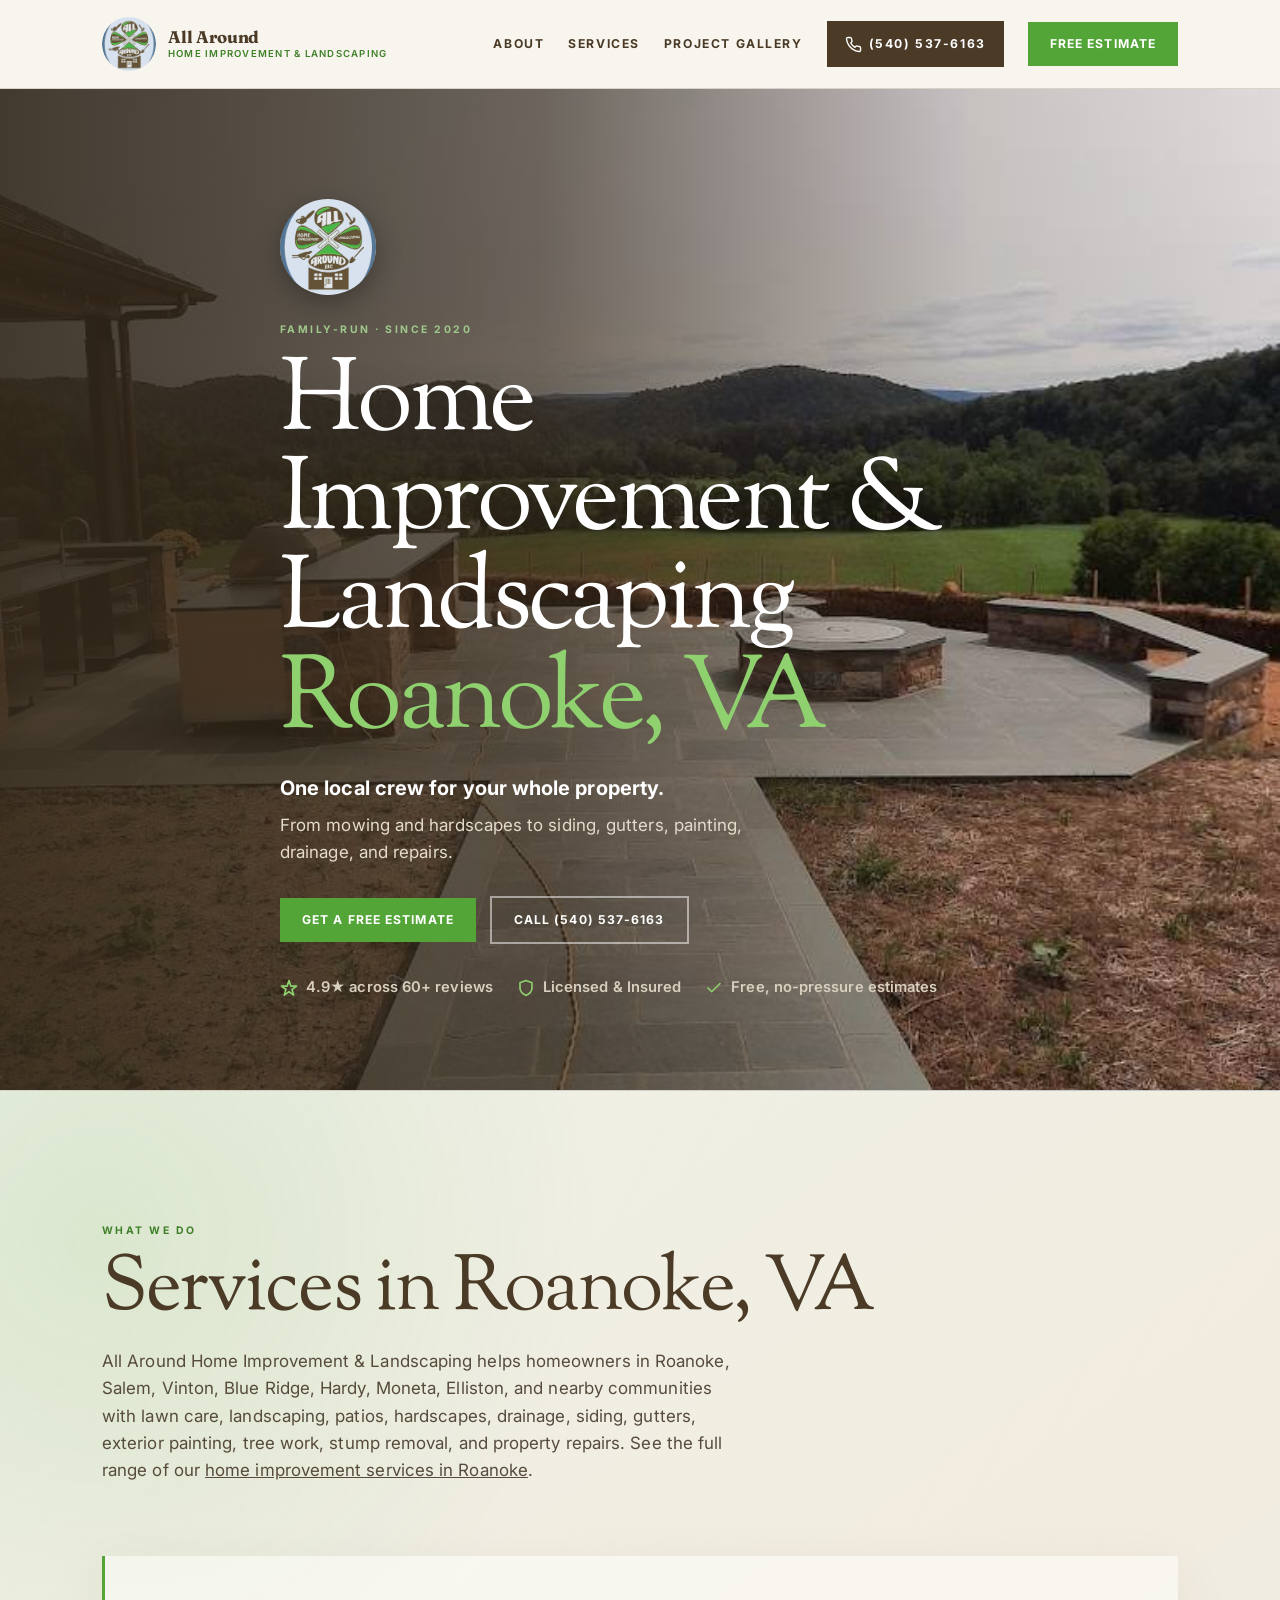
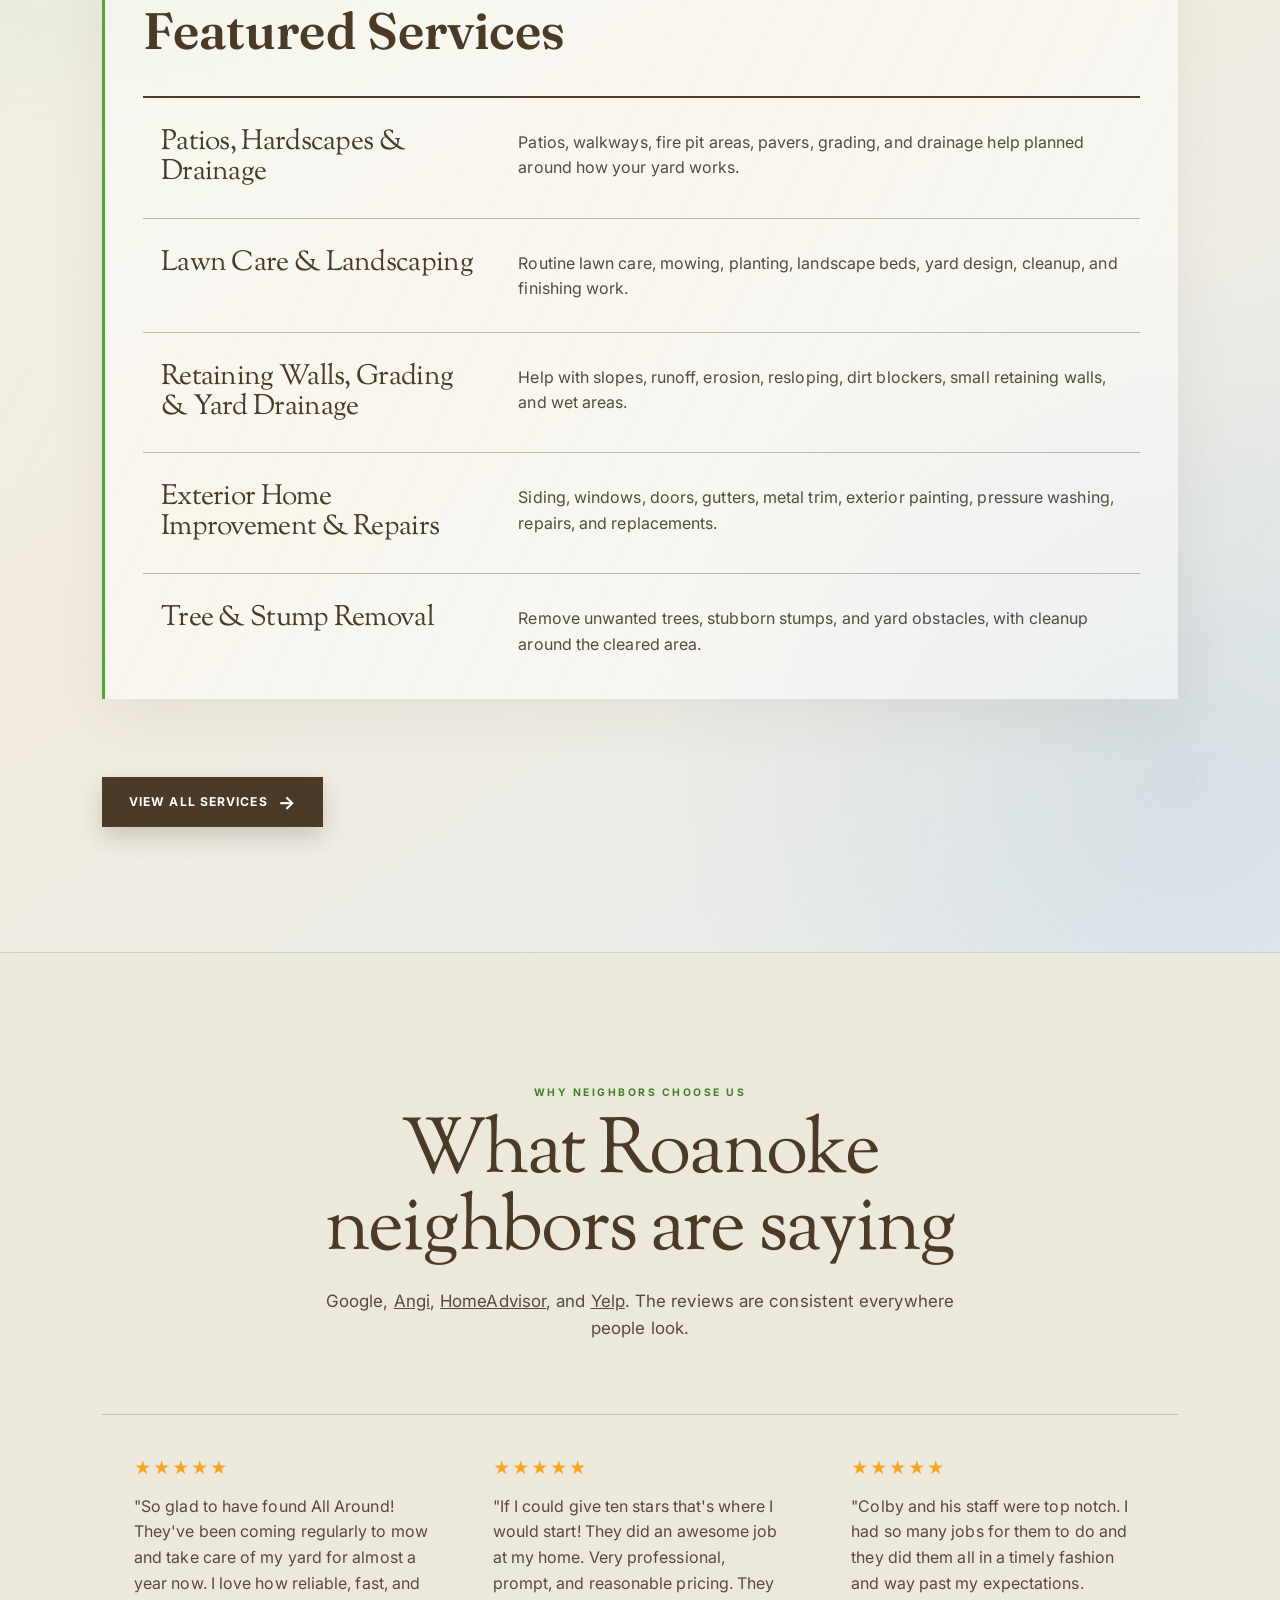
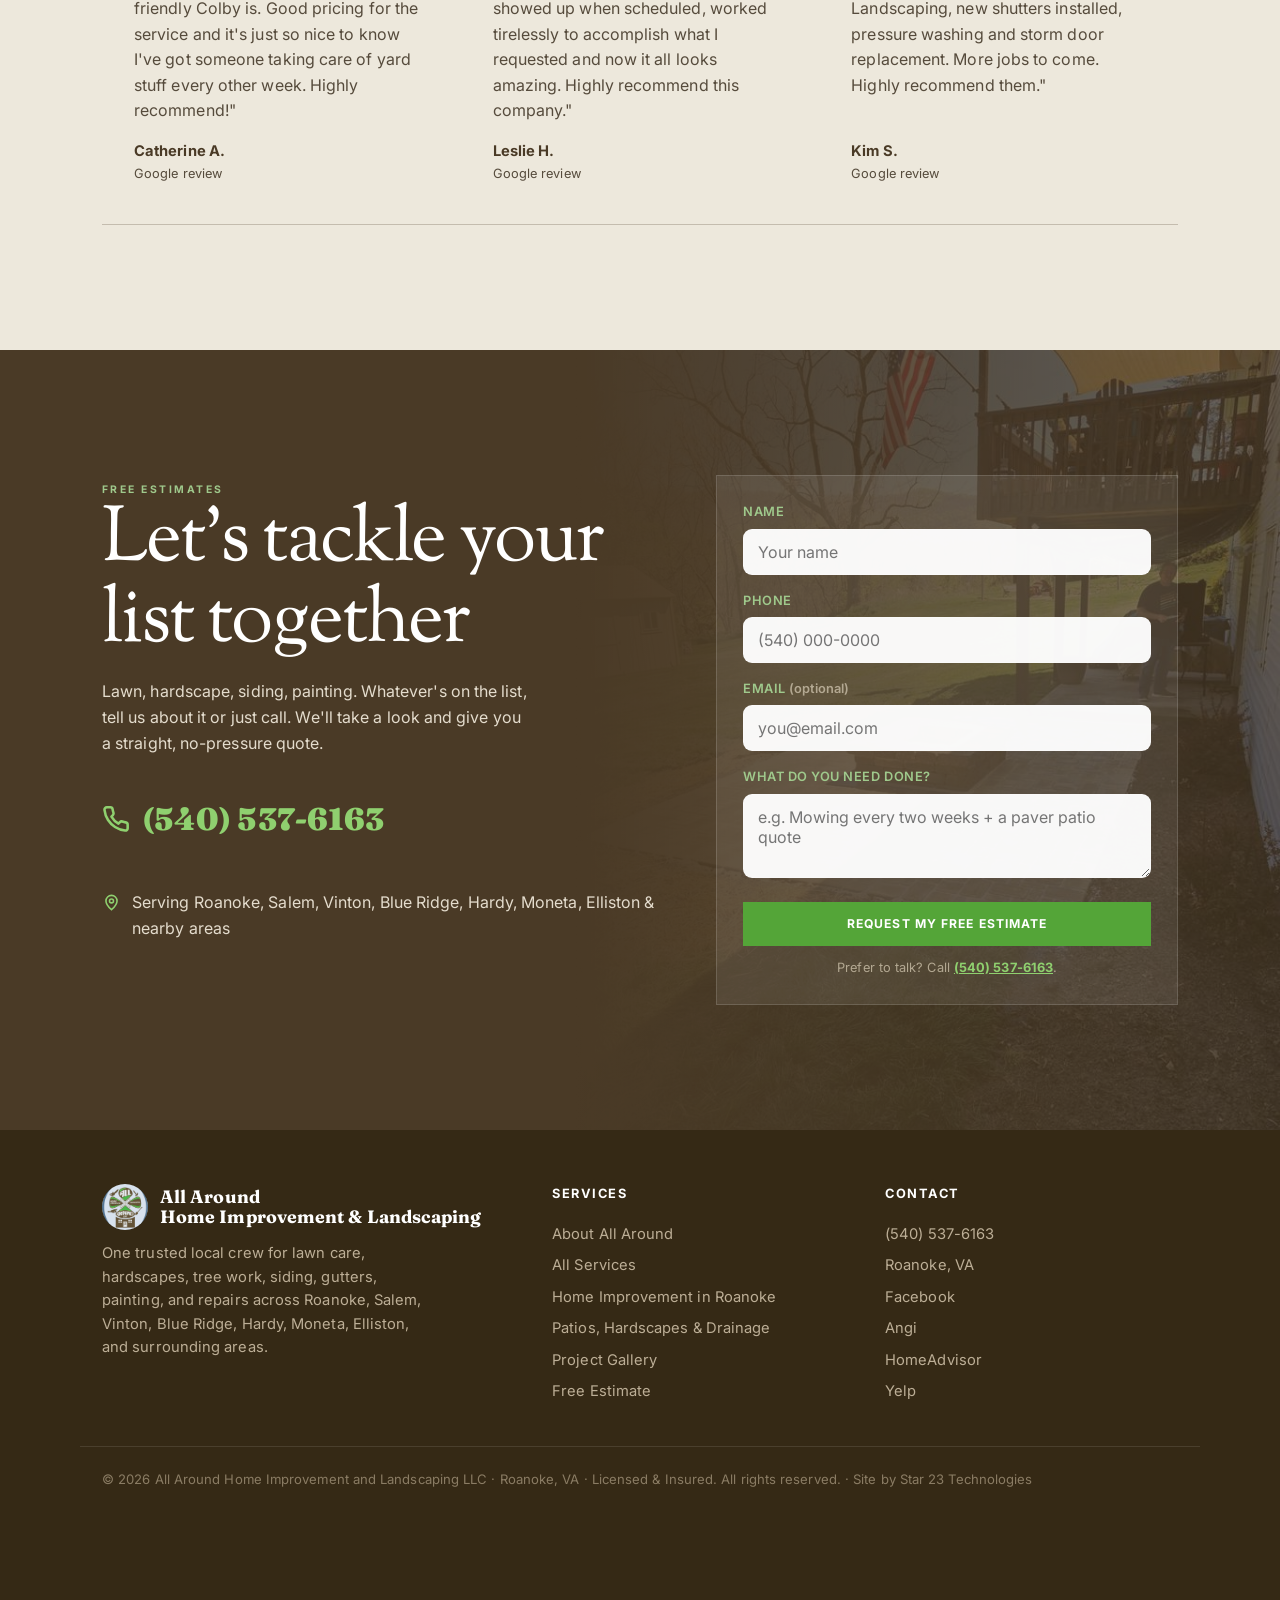
==== commit f70013f0: "Add Home Improvement in Roanoke, VA SEO service landing page Create /home-improvement-roanoke-va/ as" ====
--- a/index.html
+++ b/index.html
@@ -13,6 +13,7 @@
 
   gtag('config', 'G-47WBF0ZFZ8');
 </script>
+<script defer src="/phone-click-tracking.js"></script>
 
 <title>All Around Home Improvement &amp; Landscaping | Roanoke, VA</title>
 <meta name="description" content="All Around Home Improvement &amp; Landscaping LLC, one local Roanoke crew for lawn care, hardscapes, retaining walls, tree removal, siding, windows, doors, gutters, and exterior painting. 4.9 stars, free estimates.">
@@ -499,7 +500,7 @@
     <div class="sec-head reveal">
       <span class="eyebrow">What we do</span>
       <h2>Services in Roanoke, VA</h2>
-      <p>All Around Home Improvement &amp; Landscaping helps homeowners in Roanoke, Salem, Vinton, Blue Ridge, Hardy, Moneta, Elliston, and nearby communities with lawn care, landscaping, patios, hardscapes, drainage, siding, gutters, exterior painting, tree work, stump removal, and property repairs.</p>
+      <p>All Around Home Improvement &amp; Landscaping helps homeowners in Roanoke, Salem, Vinton, Blue Ridge, Hardy, Moneta, Elliston, and nearby communities with lawn care, landscaping, patios, hardscapes, drainage, siding, gutters, exterior painting, tree work, stump removal, and property repairs. See the full range of our <a href="home-improvement-roanoke-va/">home improvement services in Roanoke</a>.</p>
     </div>
 
     <div class="svc-group reveal">
@@ -608,6 +609,7 @@
       <ul>
         <li><a href="about/">About All Around</a></li>
         <li><a href="services/">All Services</a></li>
+        <li><a href="home-improvement-roanoke-va/">Home Improvement in Roanoke</a></li>
         <li><a href="services/patios-hardscapes-drainage-roanoke-va/">Patios, Hardscapes &amp; Drainage</a></li>
         <li><a href="gallery/">Project Gallery</a></li>
         <li><a href="contact/">Free Estimate</a></li>
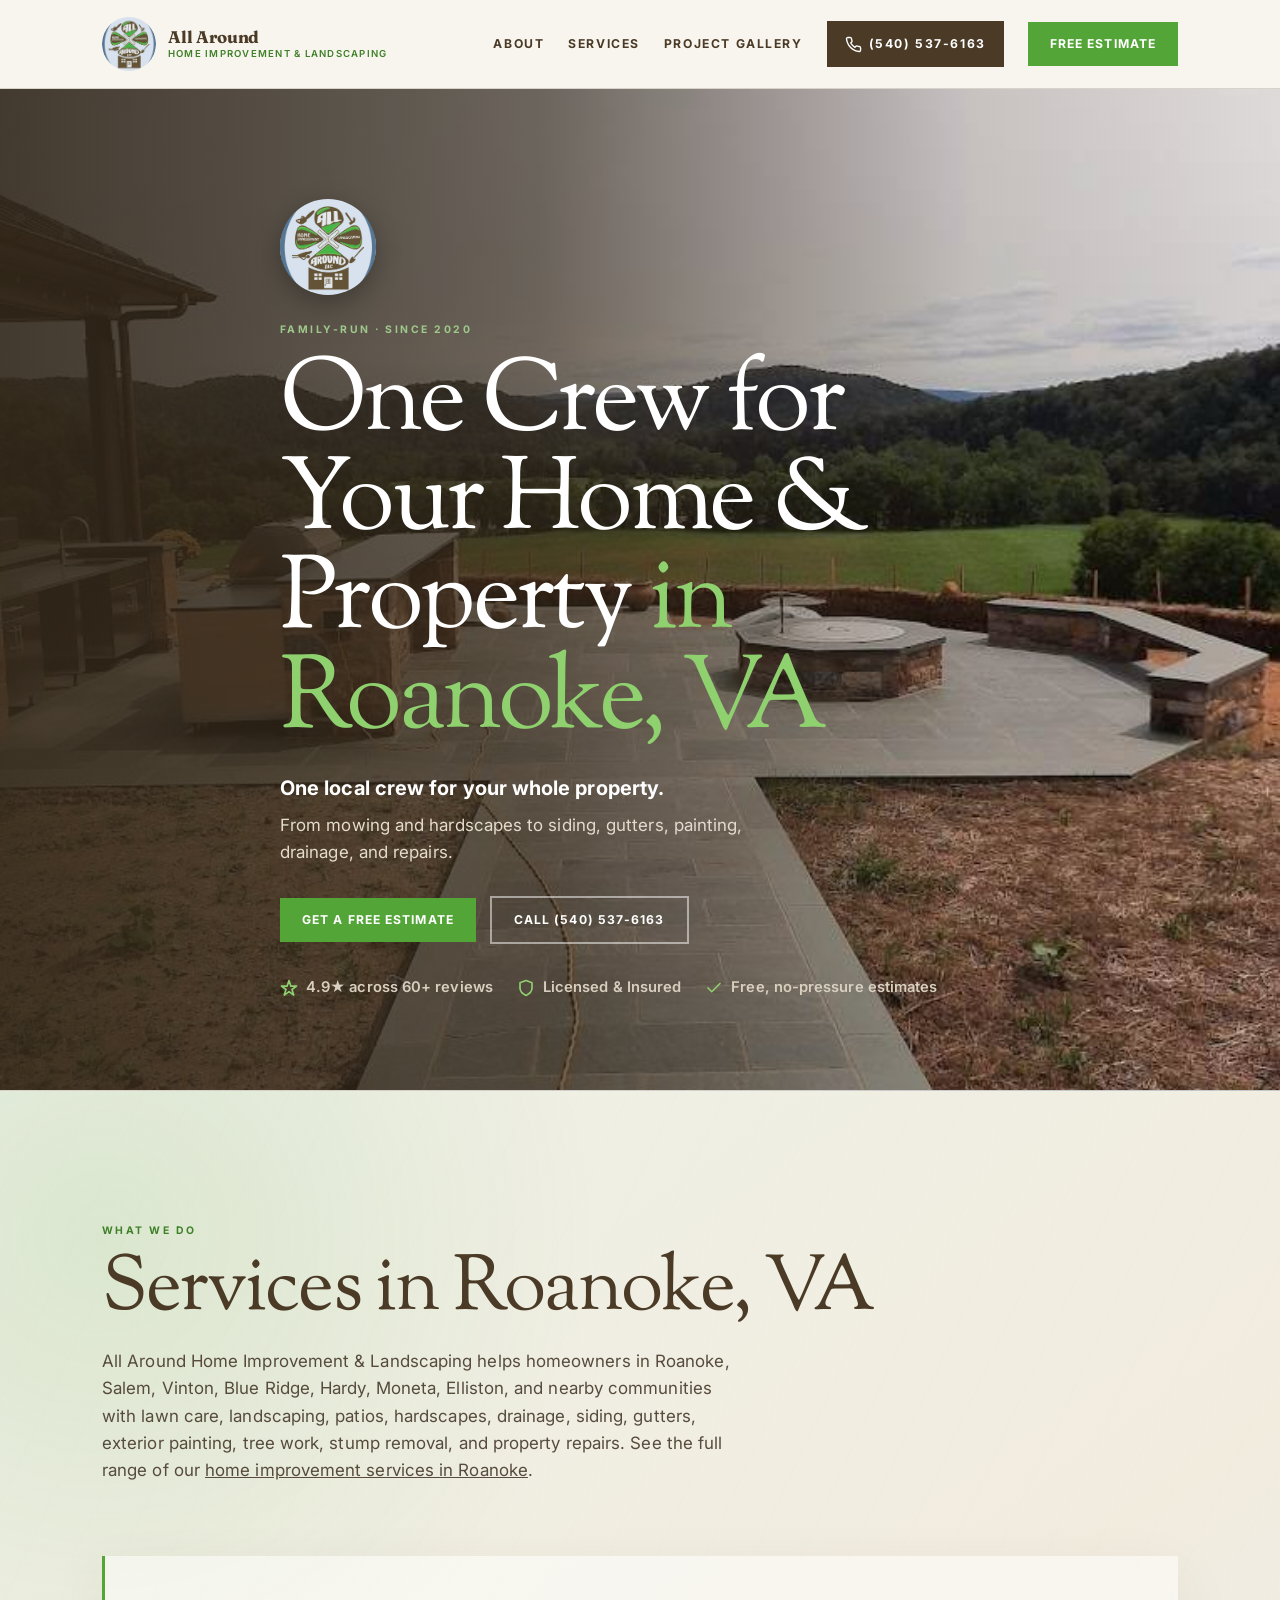
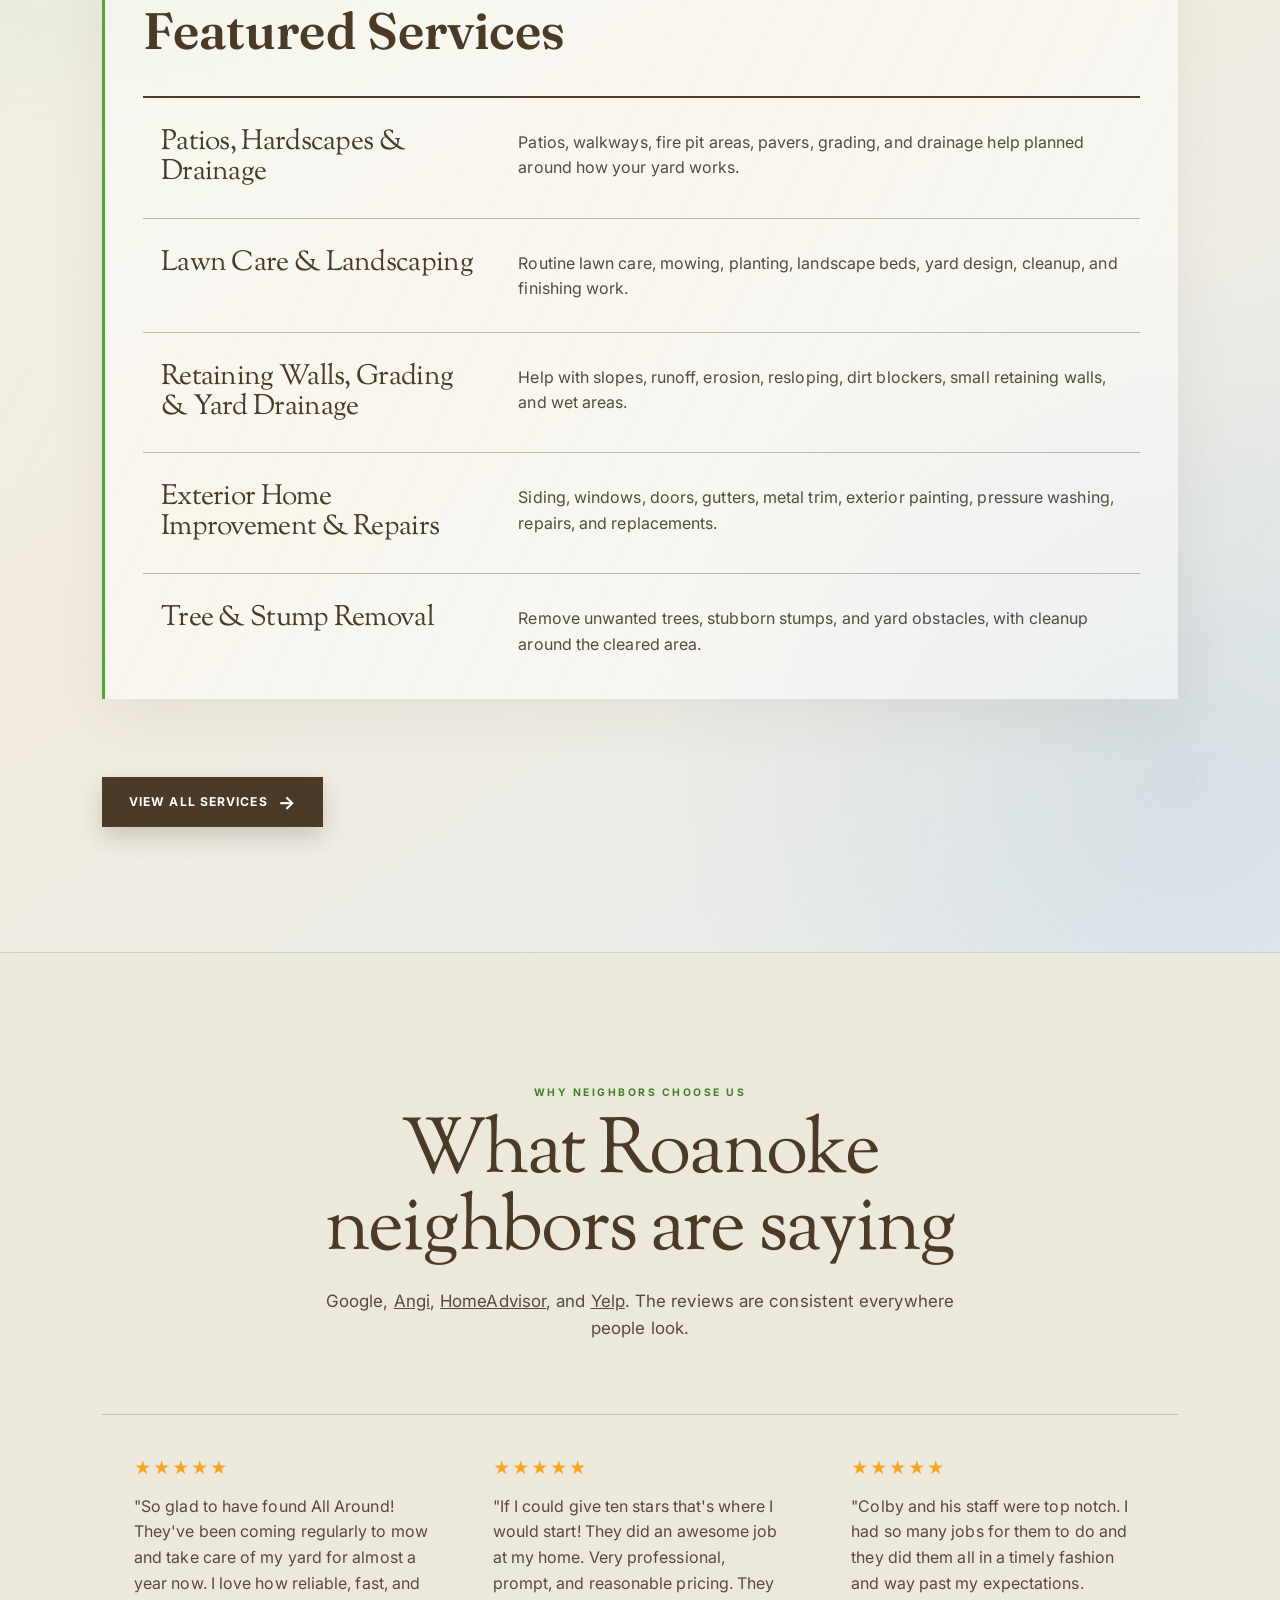
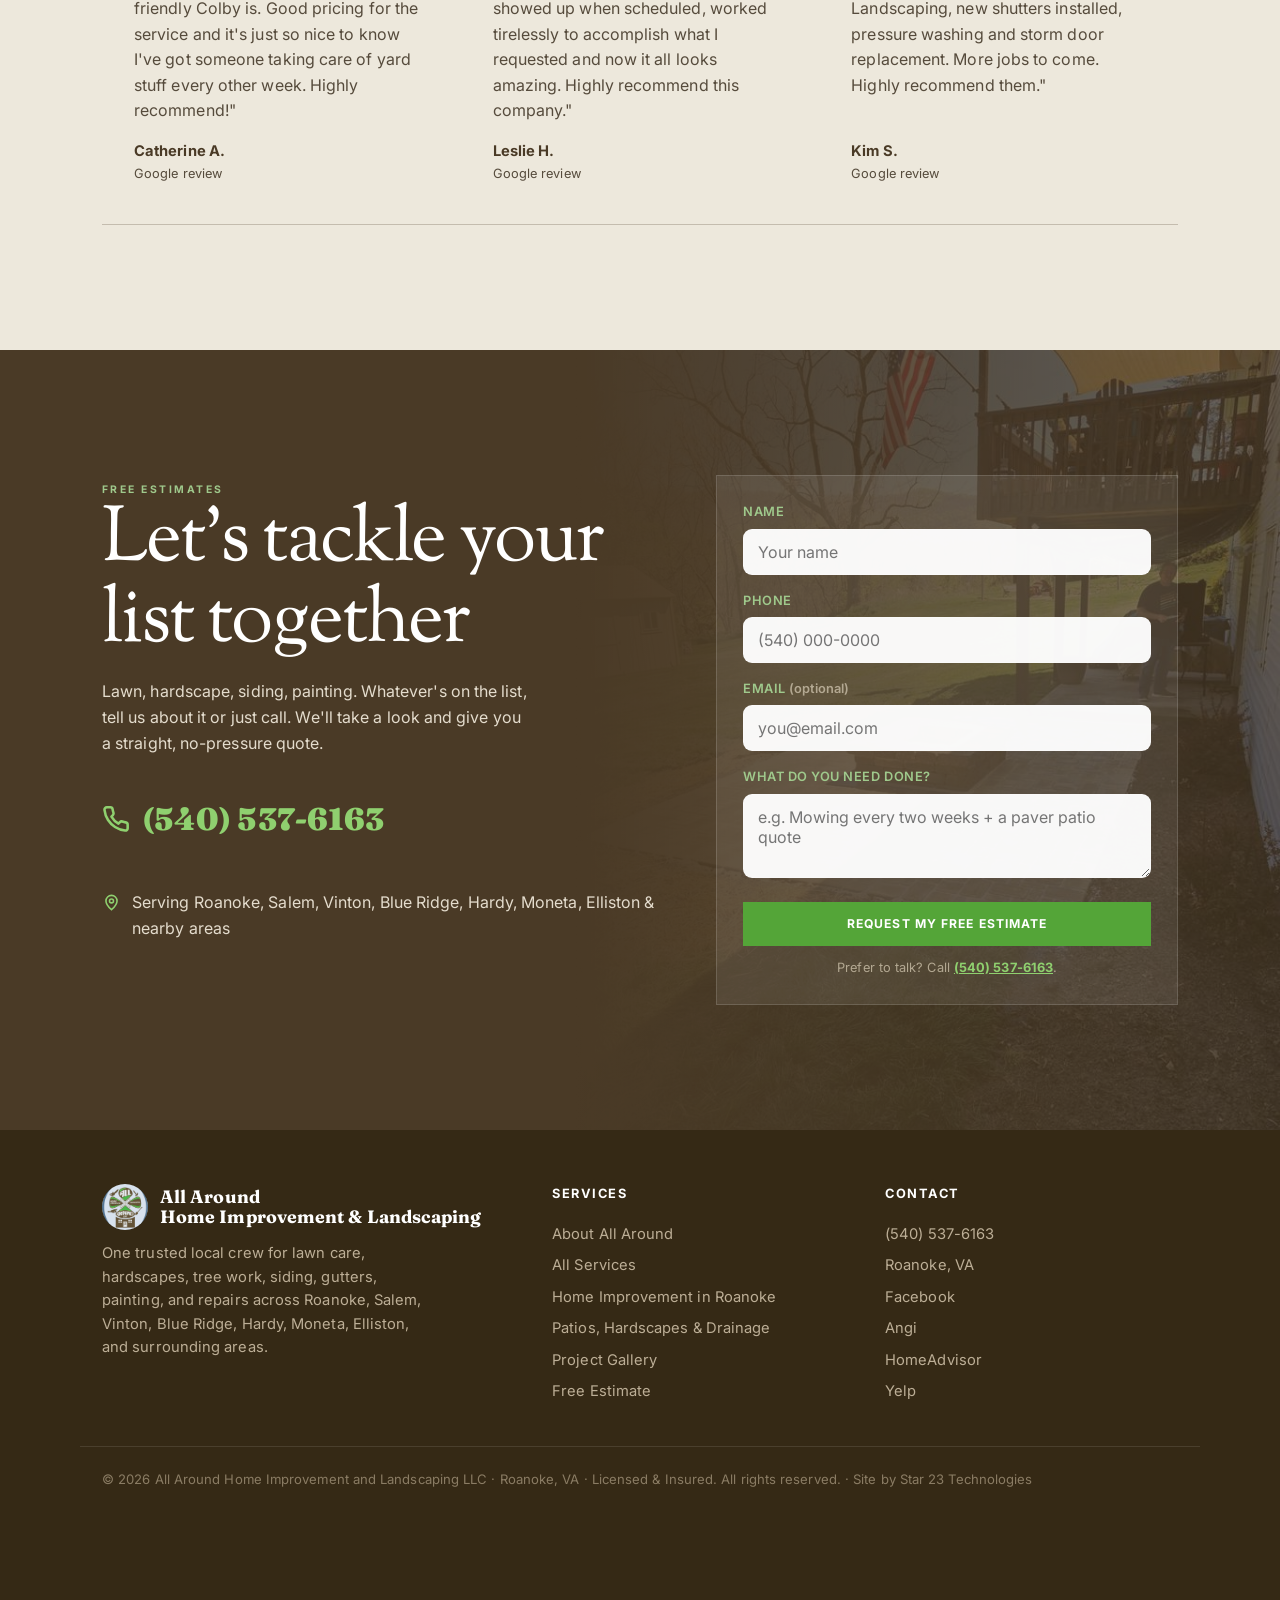
==== commit 392076da: "Update titles and descriptions for SEO optimization across multiple pages" ====
--- a/index.html
+++ b/index.html
@@ -15,7 +15,7 @@
 </script>
 <script defer src="/phone-click-tracking.js"></script>
 
-<title>All Around Home Improvement &amp; Landscaping | Roanoke, VA</title>
+<title>All Around | Landscaping, Hardscapes &amp; Exterior Repairs</title>
 <meta name="description" content="All Around Home Improvement &amp; Landscaping LLC, one local Roanoke crew for lawn care, hardscapes, retaining walls, tree removal, siding, windows, doors, gutters, and exterior painting. 4.9 stars, free estimates.">
 <link rel="canonical" href="https://allaroundroanoke.com/">
 <meta name="theme-color" content="#54A538">
@@ -480,7 +480,7 @@
   <div class="wrap hero-inner">
     <img class="hero-logo" src="images/logo.png" alt="All Around Home Improvement and Landscaping logo">
     <span class="eyebrow on-dark">Family-run · Since 2020</span>
-    <h1 style="margin-top:14px">Home Improvement &amp; Landscaping <span class="accent">Roanoke, VA</span></h1>
+    <h1 style="margin-top:14px">One Crew for Your Home &amp; Property <span class="accent">in Roanoke, VA</span></h1>
     <p class="sub"><strong style="display:block;color:#fff;font-size:1.18em;margin-bottom:8px">One local crew for your whole property.</strong> From mowing and hardscapes to siding, gutters, painting, drainage, and repairs.</p>
     <div class="hero-cta">
       <a class="btn btn-primary" href="#contact">Get a Free Estimate</a>
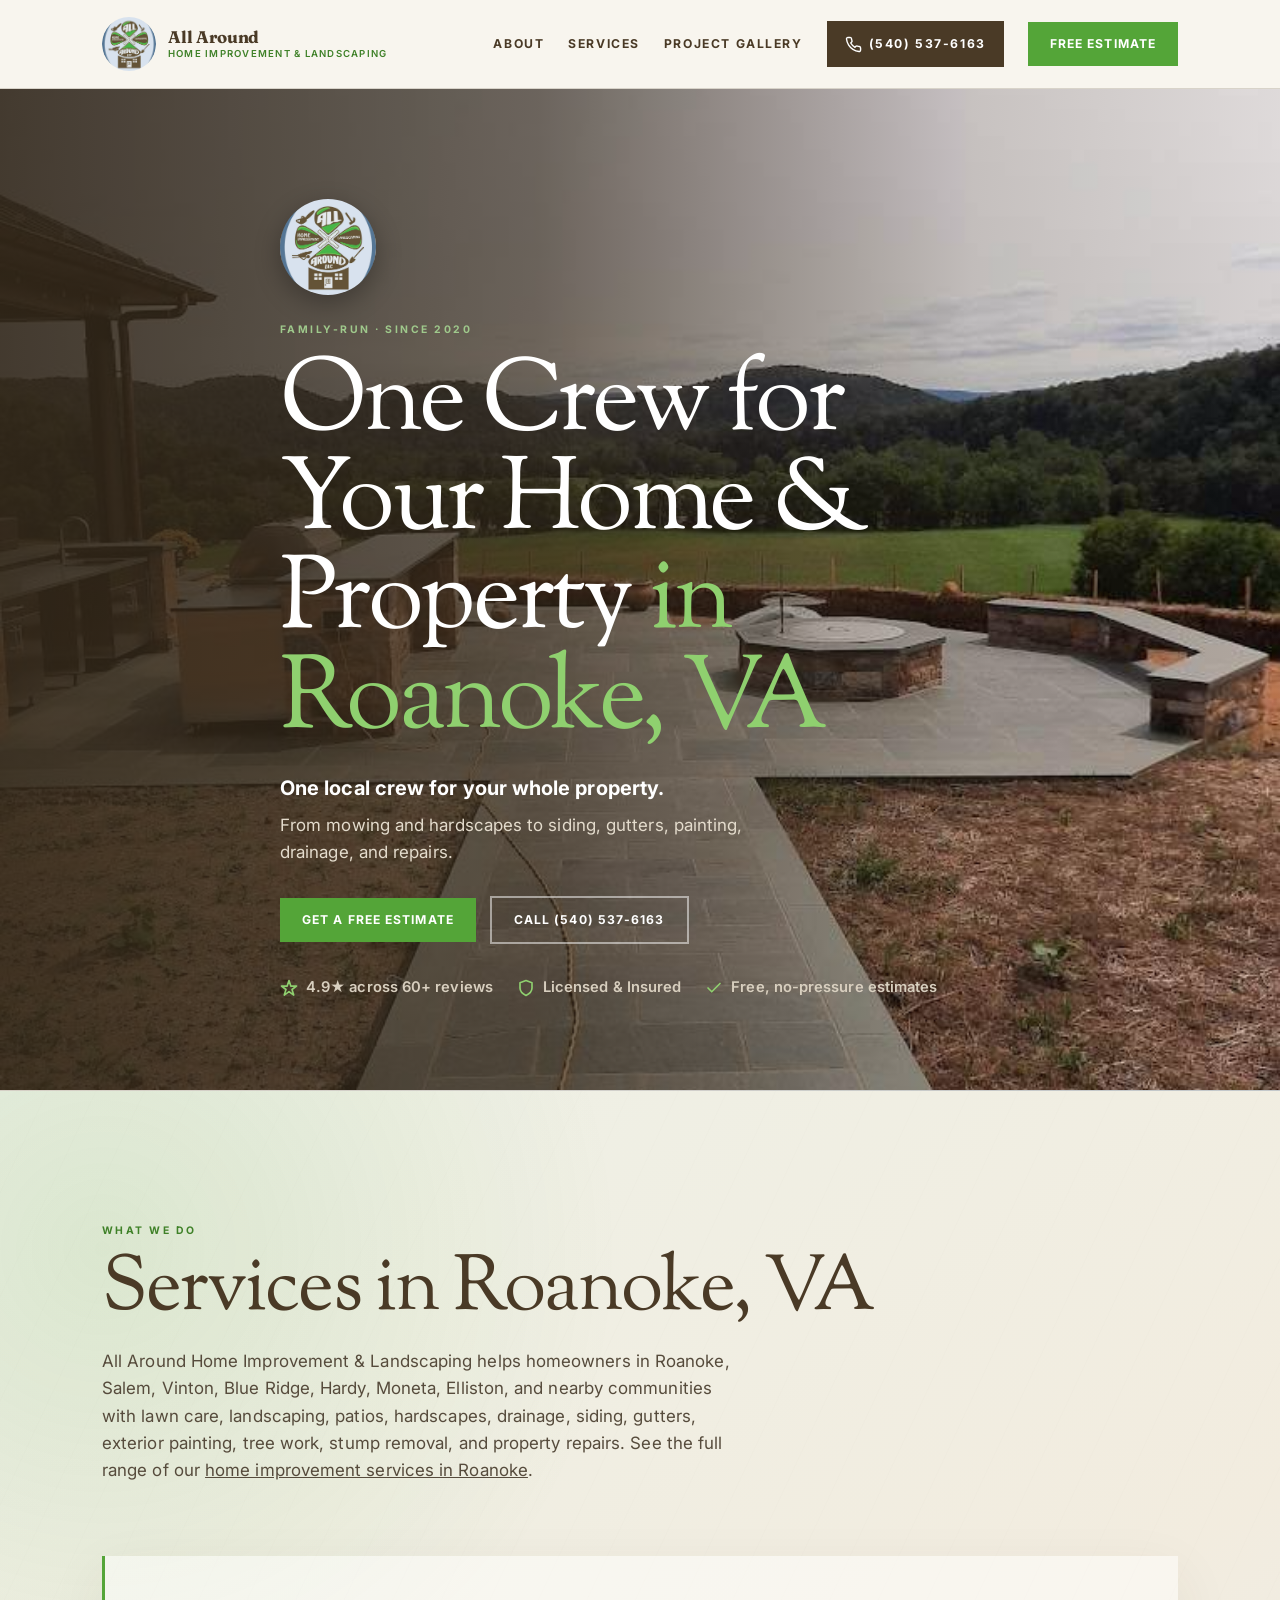
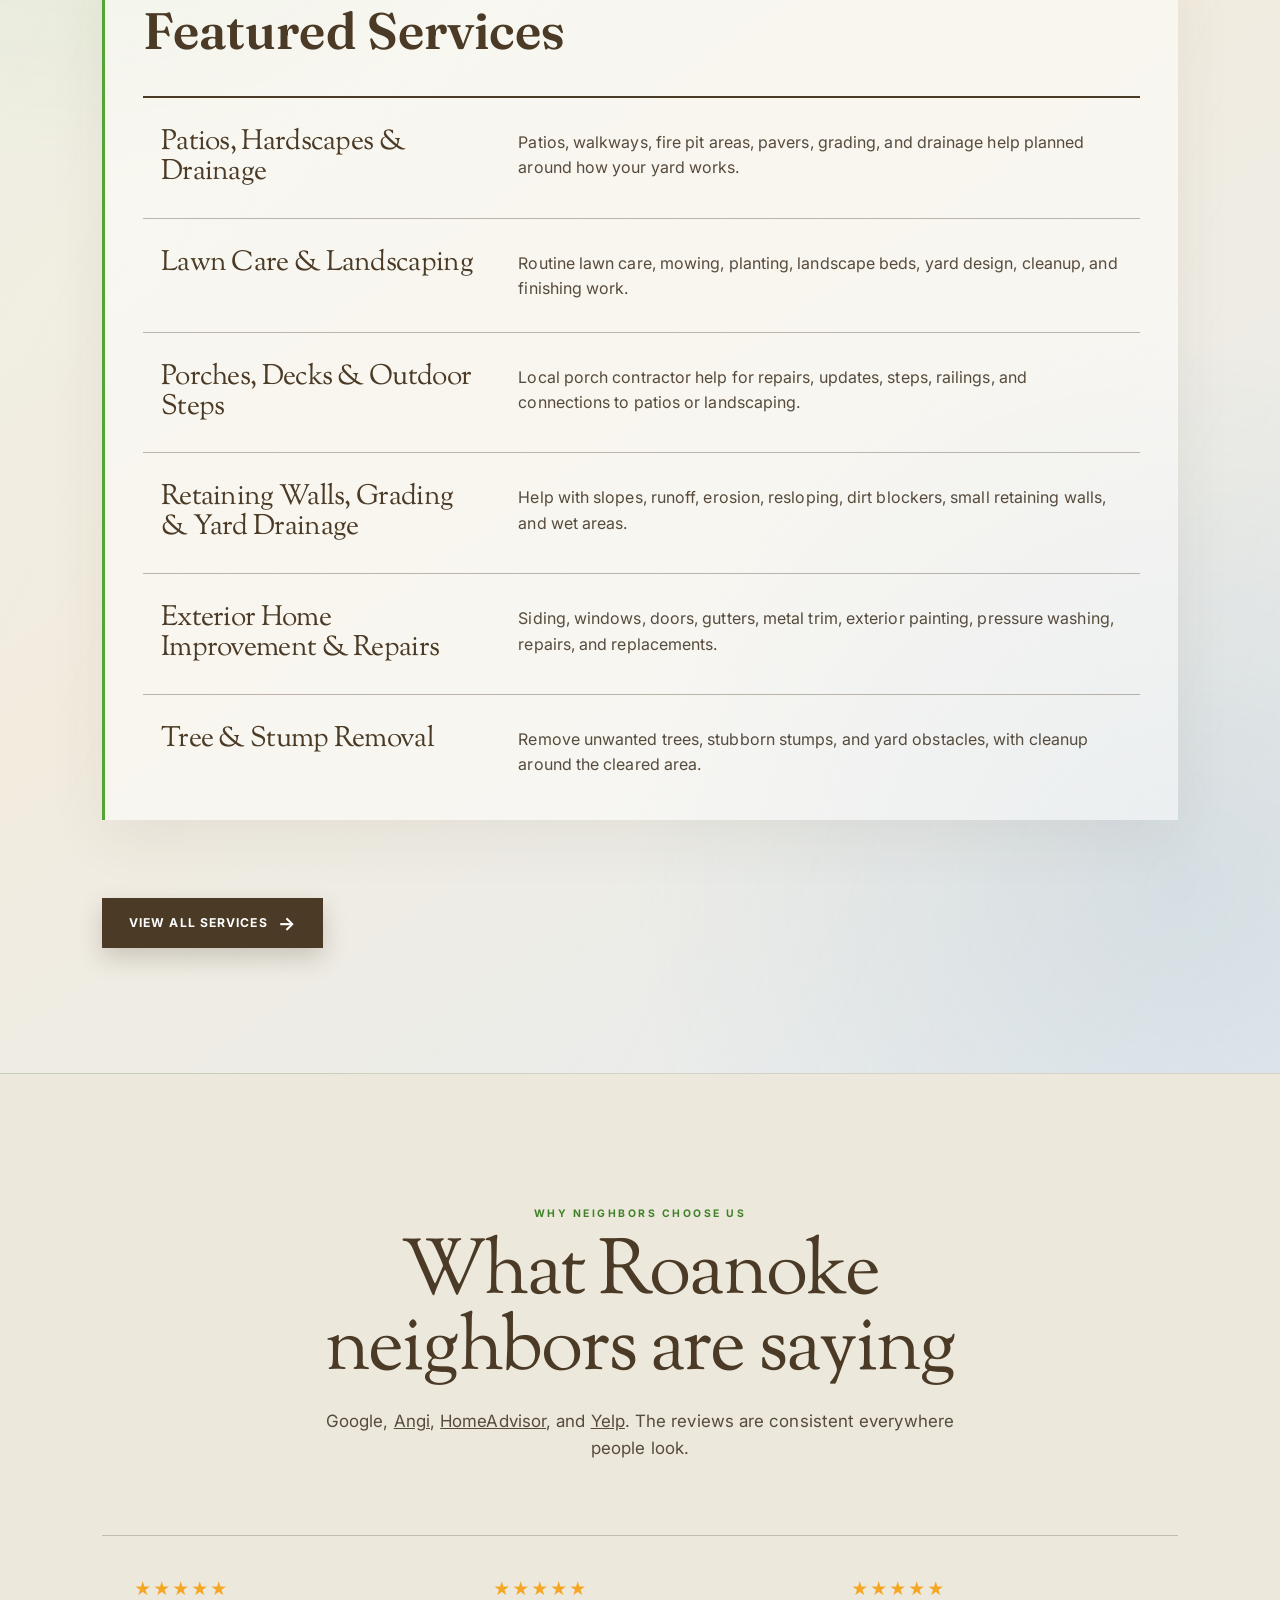
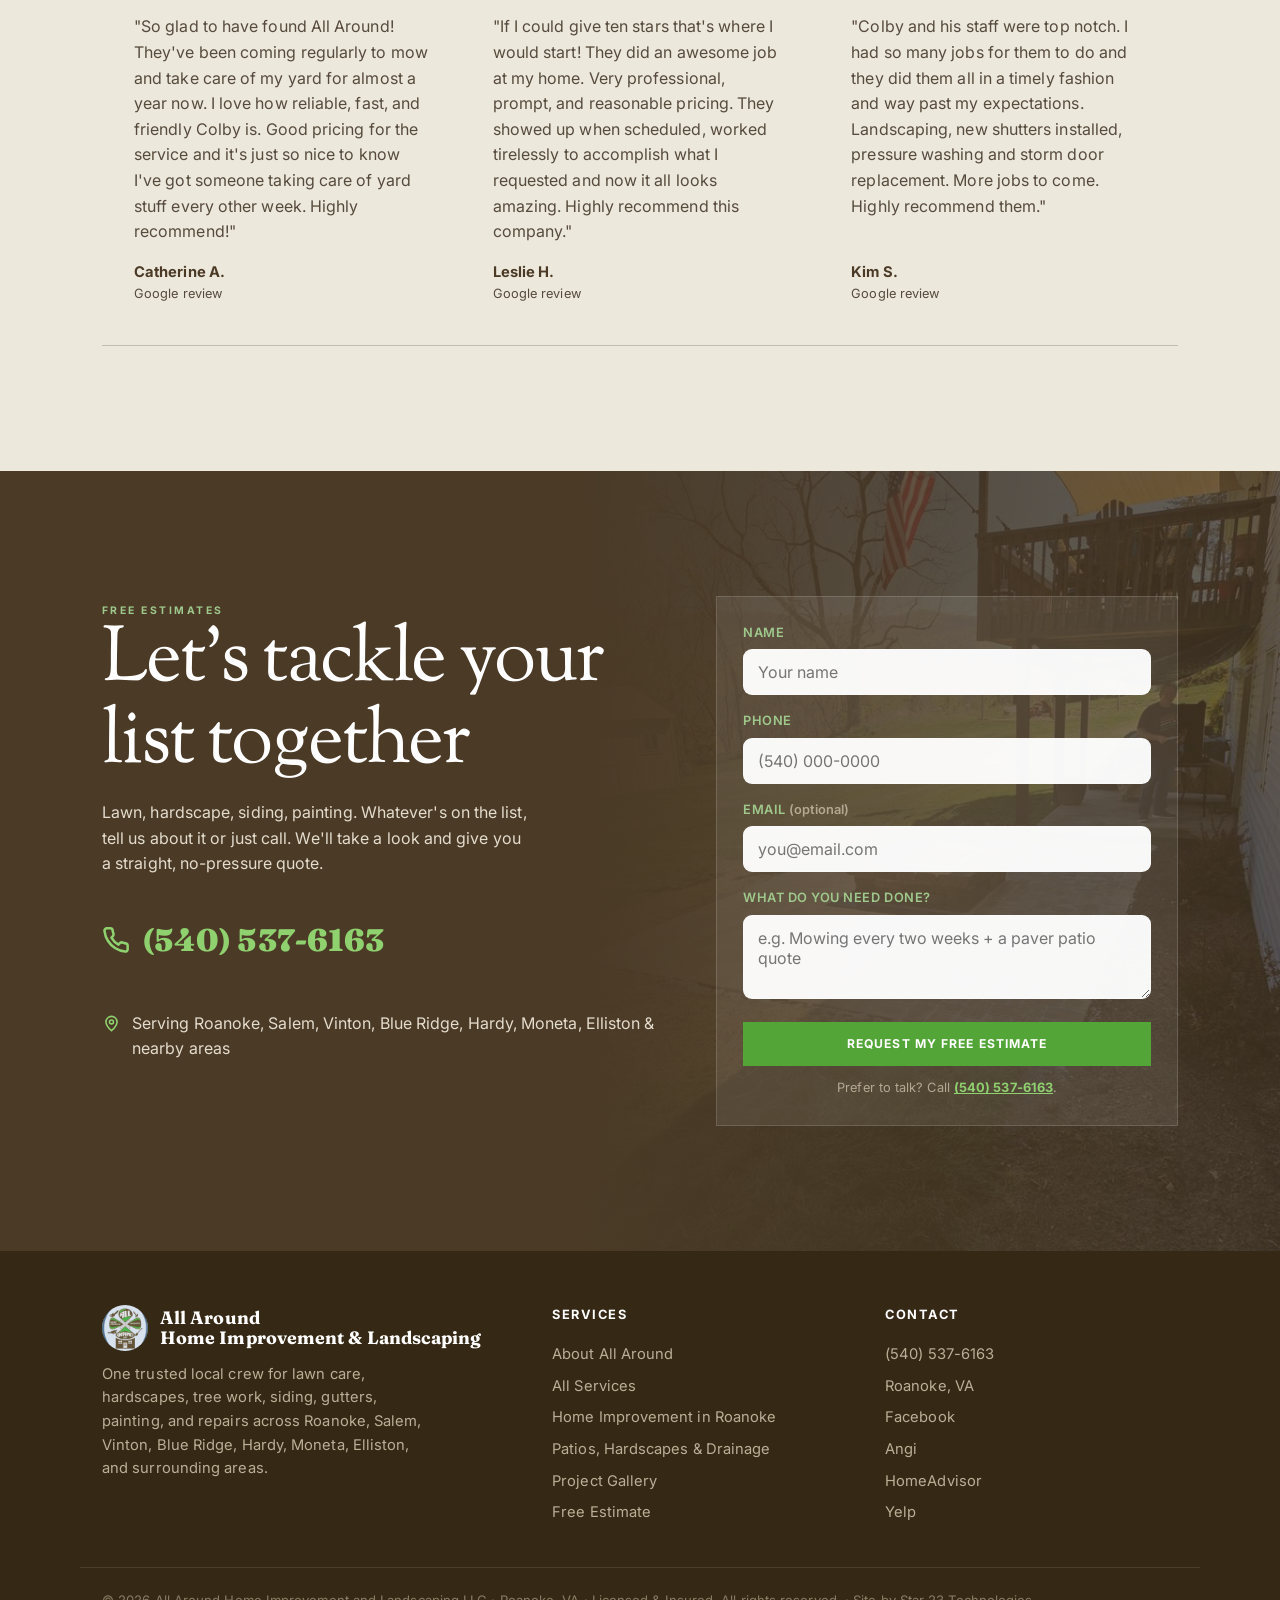
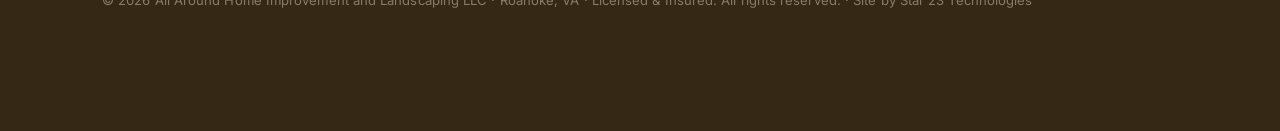
==== commit 7e45db5a: "Add Porch Contractor service page and update sitemap" ====
--- a/index.html
+++ b/index.html
@@ -517,6 +517,10 @@
           <h3>Lawn Care &amp; Landscaping</h3>
           <p>Routine lawn care, mowing, planting, landscape beds, yard design, cleanup, and finishing work.</p>
         </a>
+        <a class="svc" href="services/porch-contractor-roanoke-va/">
+          <h3>Porches, Decks &amp; Outdoor Steps</h3>
+          <p>Local porch contractor help for repairs, updates, steps, railings, and connections to patios or landscaping.</p>
+        </a>
         <a class="svc" href="services/patios-hardscapes-drainage-roanoke-va/">
           <h3>Retaining Walls, Grading &amp; Yard Drainage</h3>
           <p>Help with slopes, runoff, erosion, resloping, dirt blockers, small retaining walls, and wet areas.</p>
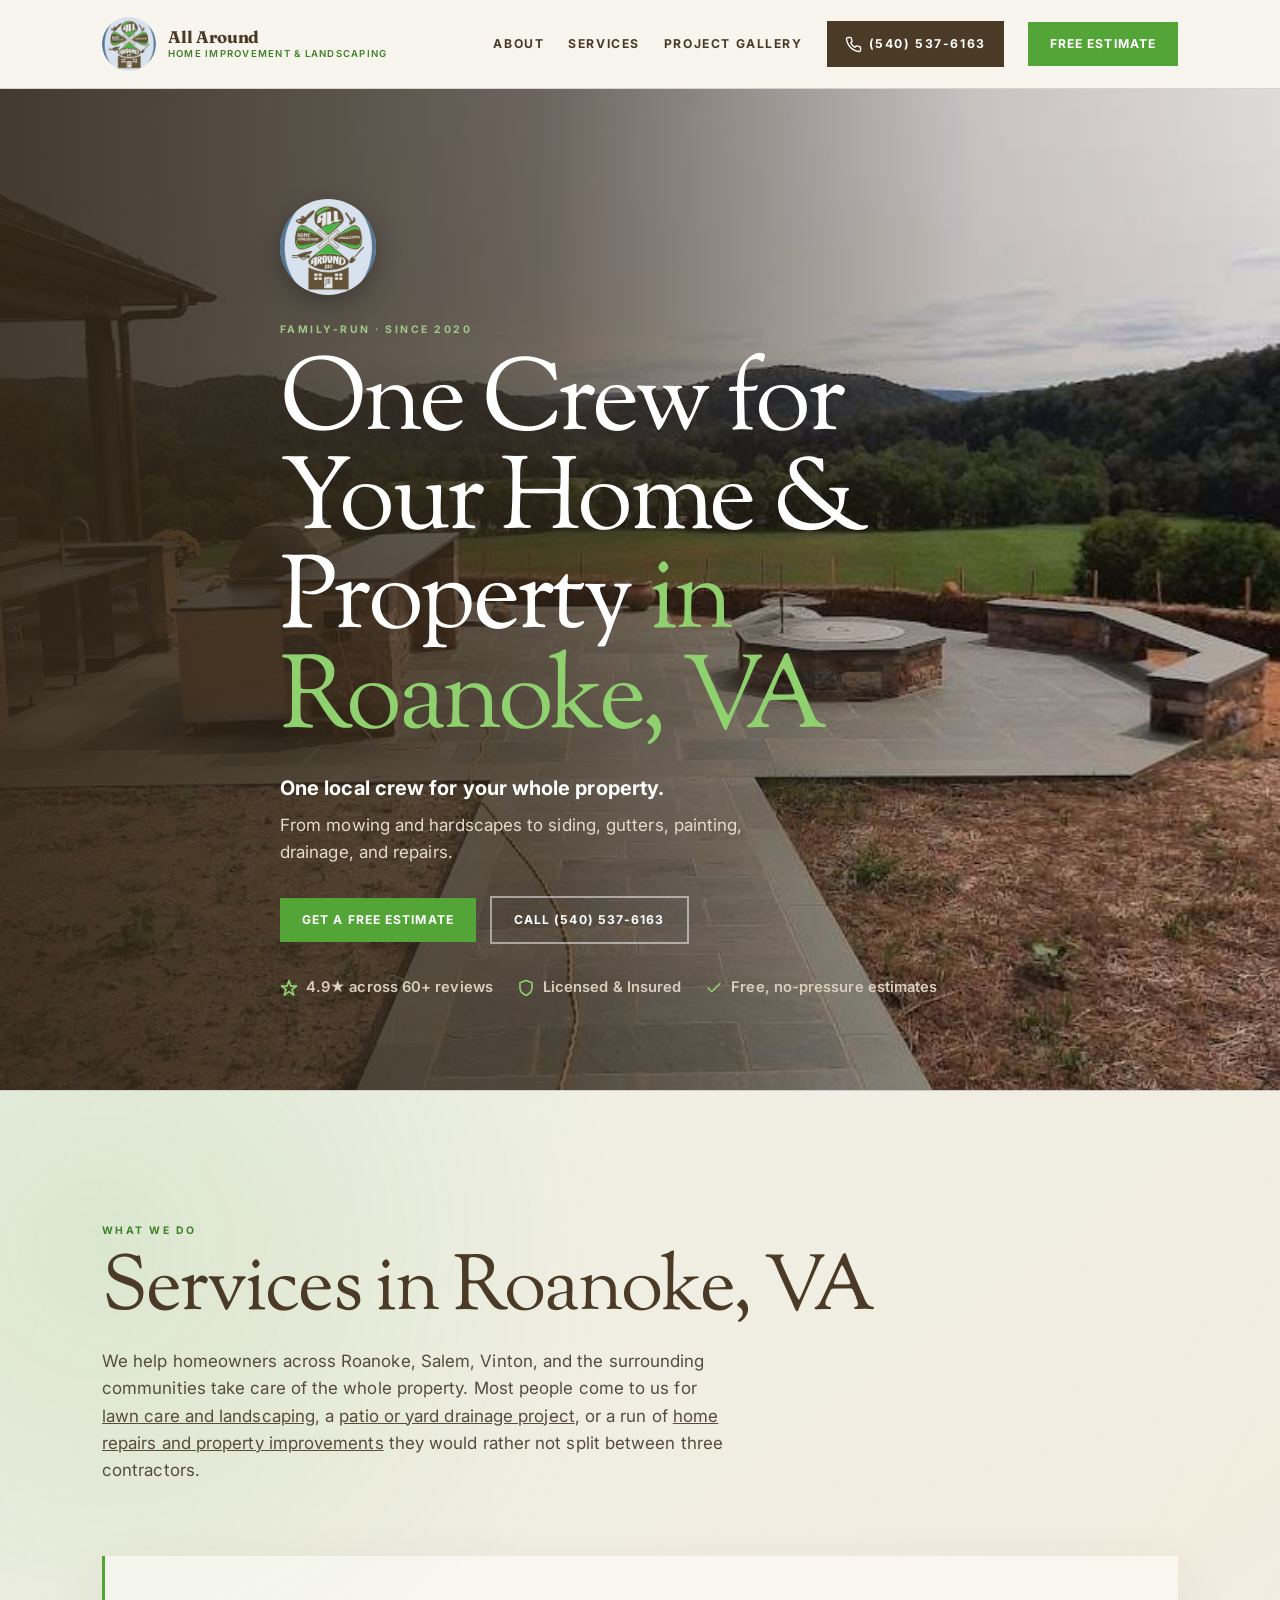
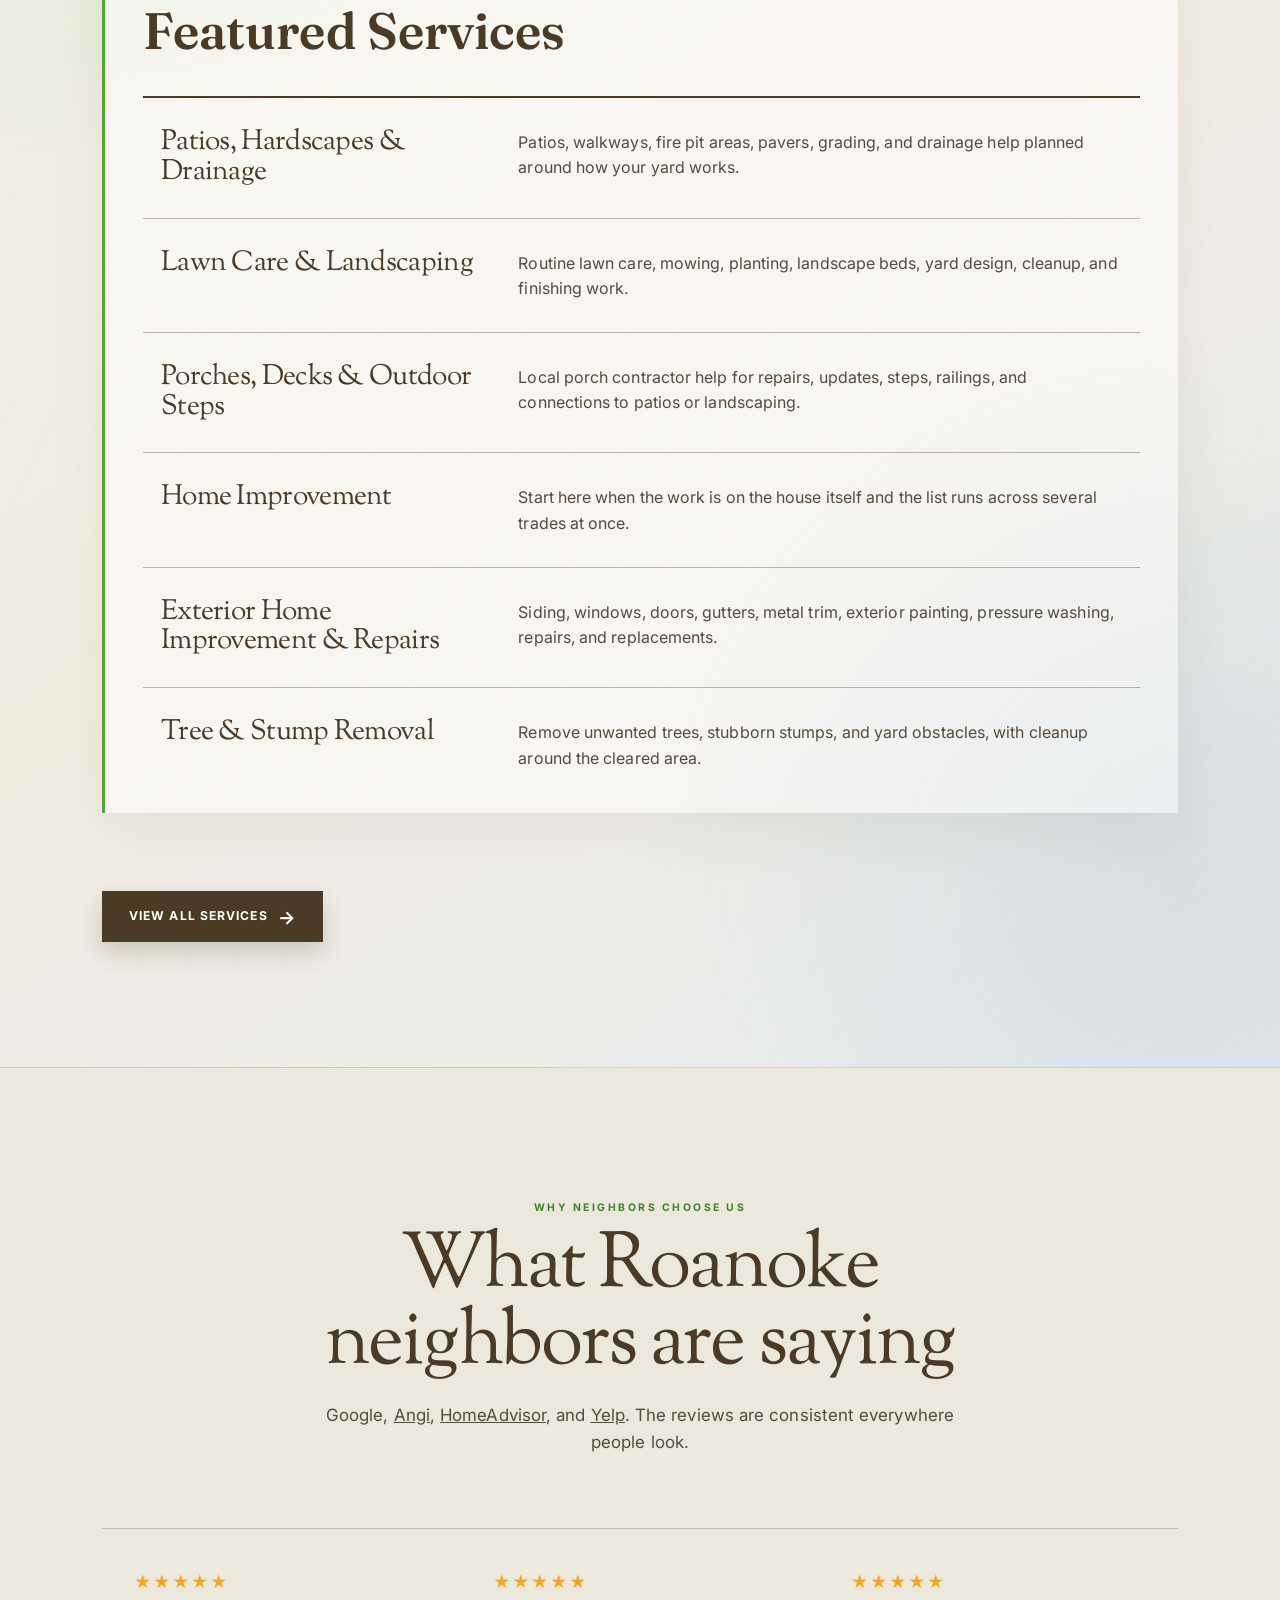
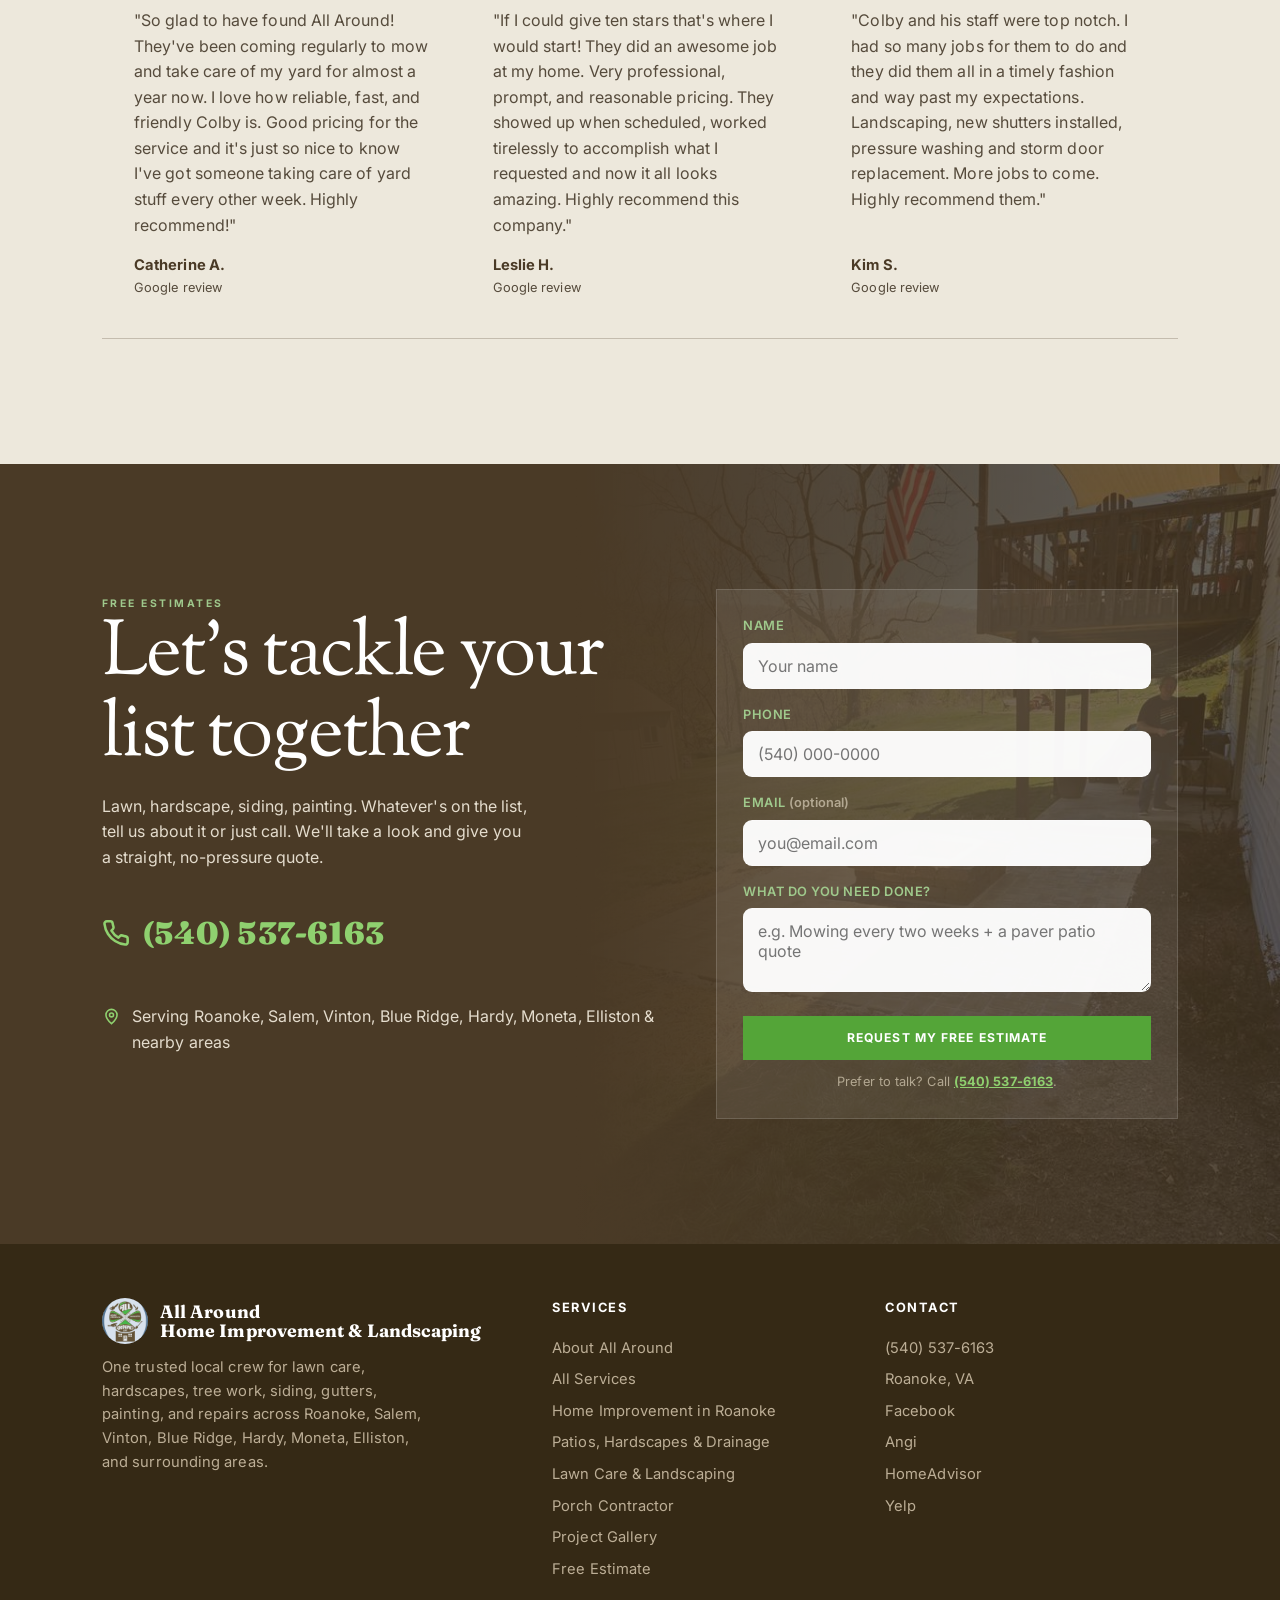
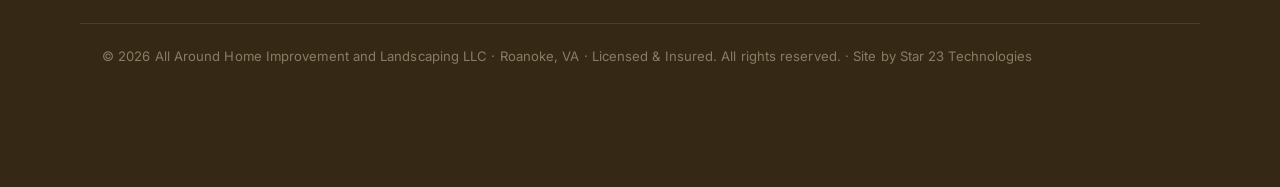
==== commit 8ea92c8f: "SEO: establish service hub-and-spoke, de-duplicate, fix dead-end links Restructure service pages so " ====
--- a/index.html
+++ b/index.html
@@ -15,8 +15,8 @@
 </script>
 <script defer src="/phone-click-tracking.js"></script>
 
-<title>All Around | Landscaping, Hardscapes &amp; Exterior Repairs</title>
-<meta name="description" content="All Around Home Improvement &amp; Landscaping LLC, one local Roanoke crew for lawn care, hardscapes, retaining walls, tree removal, siding, windows, doors, gutters, and exterior painting. 4.9 stars, free estimates.">
+<title>All Around | Landscaping, Hardscapes &amp; Repairs in Roanoke VA</title>
+<meta name="description" content="One local Roanoke crew for lawn care, patios, drainage, porches, siding, gutters, and exterior repairs. Licensed and insured, 4.9 stars, free estimates.">
 <link rel="canonical" href="https://allaroundroanoke.com/">
 <meta name="theme-color" content="#54A538">
 
@@ -500,7 +500,7 @@
     <div class="sec-head reveal">
       <span class="eyebrow">What we do</span>
       <h2>Services in Roanoke, VA</h2>
-      <p>All Around Home Improvement &amp; Landscaping helps homeowners in Roanoke, Salem, Vinton, Blue Ridge, Hardy, Moneta, Elliston, and nearby communities with lawn care, landscaping, patios, hardscapes, drainage, siding, gutters, exterior painting, tree work, stump removal, and property repairs. See the full range of our <a href="home-improvement-roanoke-va/">home improvement services in Roanoke</a>.</p>
+      <p>We help homeowners across Roanoke, Salem, Vinton, and the surrounding communities take care of the whole property. Most people come to us for <a href="services/lawn-care-landscaping-roanoke-va/">lawn care and landscaping</a>, a <a href="services/patios-hardscapes-drainage-roanoke-va/">patio or yard drainage project</a>, or a run of <a href="home-improvement-roanoke-va/">home repairs and property improvements</a> they would rather not split between three contractors.</p>
     </div>
 
     <div class="svc-group reveal">
@@ -521,15 +521,15 @@
           <h3>Porches, Decks &amp; Outdoor Steps</h3>
           <p>Local porch contractor help for repairs, updates, steps, railings, and connections to patios or landscaping.</p>
         </a>
-        <a class="svc" href="services/patios-hardscapes-drainage-roanoke-va/">
-          <h3>Retaining Walls, Grading &amp; Yard Drainage</h3>
-          <p>Help with slopes, runoff, erosion, resloping, dirt blockers, small retaining walls, and wet areas.</p>
+        <a class="svc" href="home-improvement-roanoke-va/">
+          <h3>Home Improvement</h3>
+          <p>Start here when the work is on the house itself and the list runs across several trades at once.</p>
         </a>
         <a class="svc" href="services/exterior-home-improvement-repairs-roanoke-va/">
           <h3>Exterior Home Improvement &amp; Repairs</h3>
           <p>Siding, windows, doors, gutters, metal trim, exterior painting, pressure washing, repairs, and replacements.</p>
         </a>
-        <a class="svc" href="services/">
+        <a class="svc" href="services/tree-stump-removal-roanoke-va/">
           <h3>Tree &amp; Stump Removal</h3>
           <p>Remove unwanted trees, stubborn stumps, and yard obstacles, with cleanup around the cleared area.</p>
         </a>
@@ -615,6 +615,8 @@
         <li><a href="services/">All Services</a></li>
         <li><a href="home-improvement-roanoke-va/">Home Improvement in Roanoke</a></li>
         <li><a href="services/patios-hardscapes-drainage-roanoke-va/">Patios, Hardscapes &amp; Drainage</a></li>
+        <li><a href="services/lawn-care-landscaping-roanoke-va/">Lawn Care &amp; Landscaping</a></li>
+        <li><a href="services/porch-contractor-roanoke-va/">Porch Contractor</a></li>
         <li><a href="gallery/">Project Gallery</a></li>
         <li><a href="contact/">Free Estimate</a></li>
       </ul>
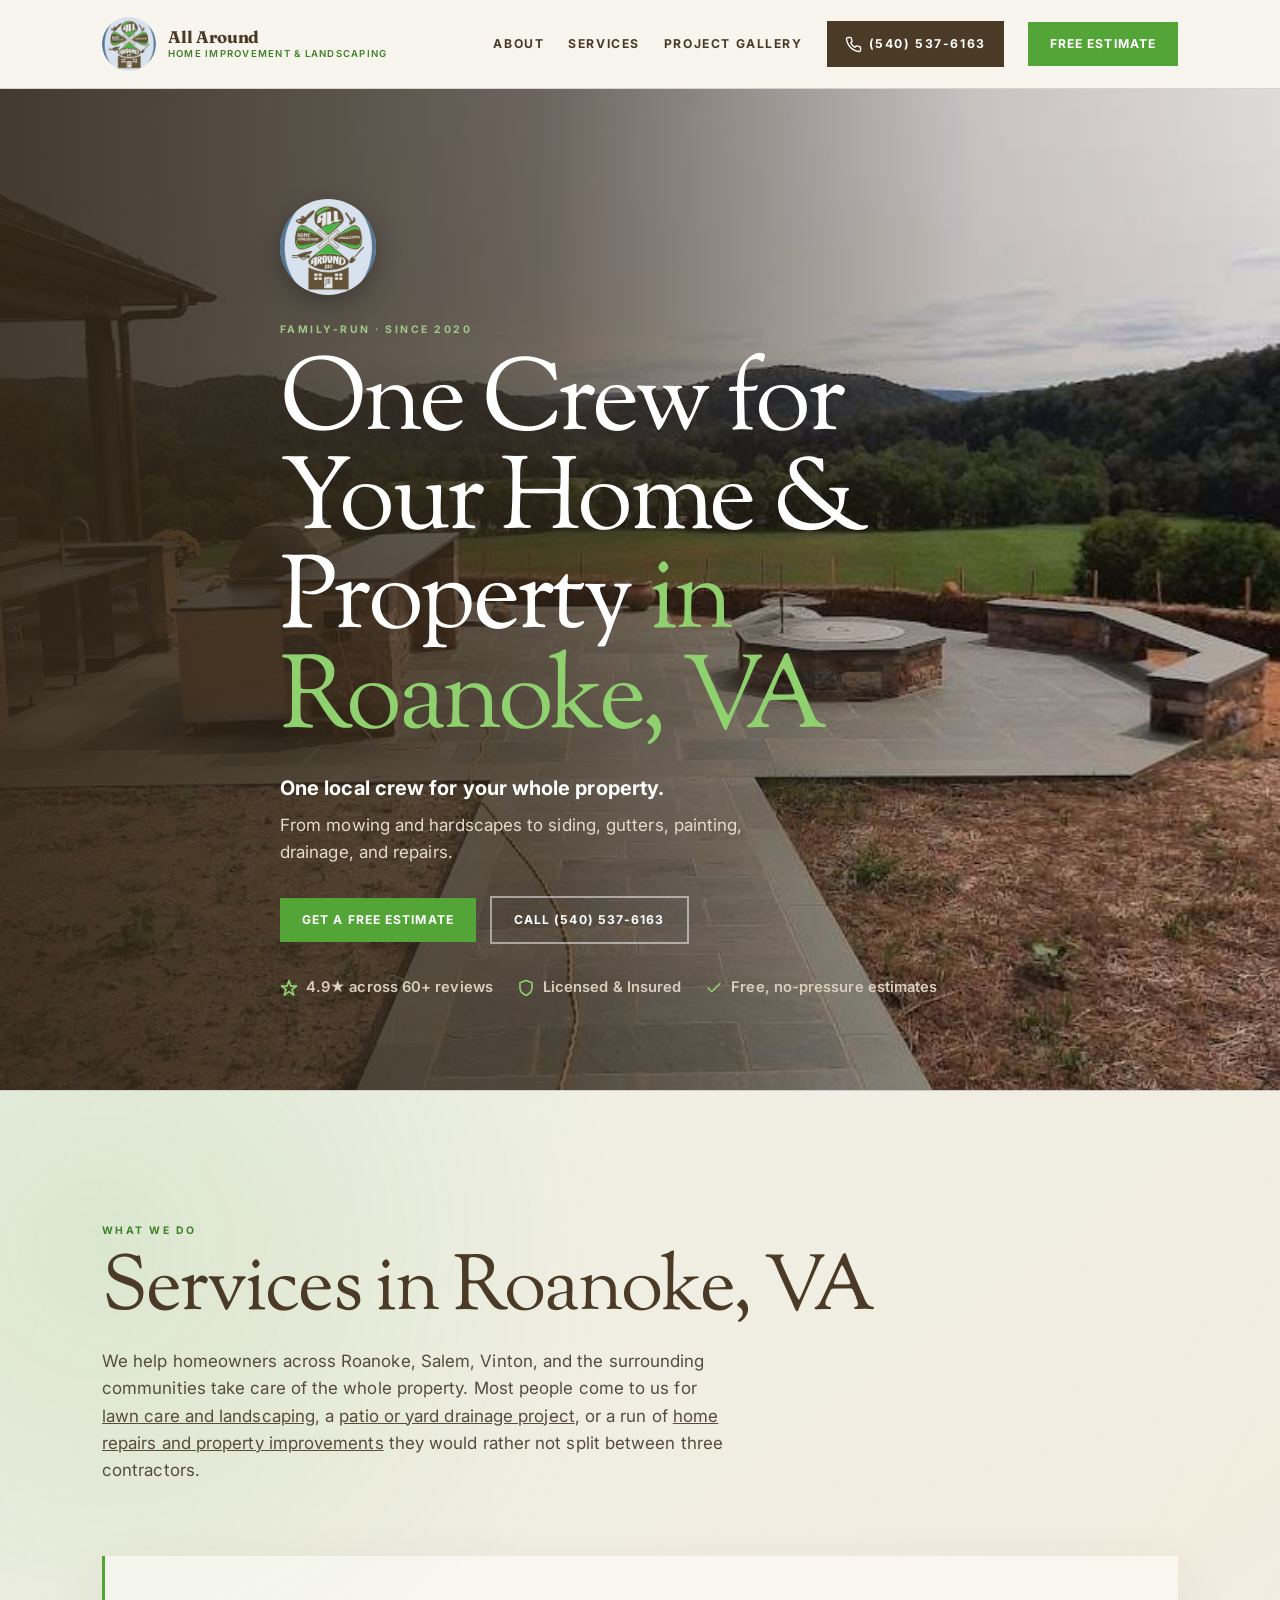
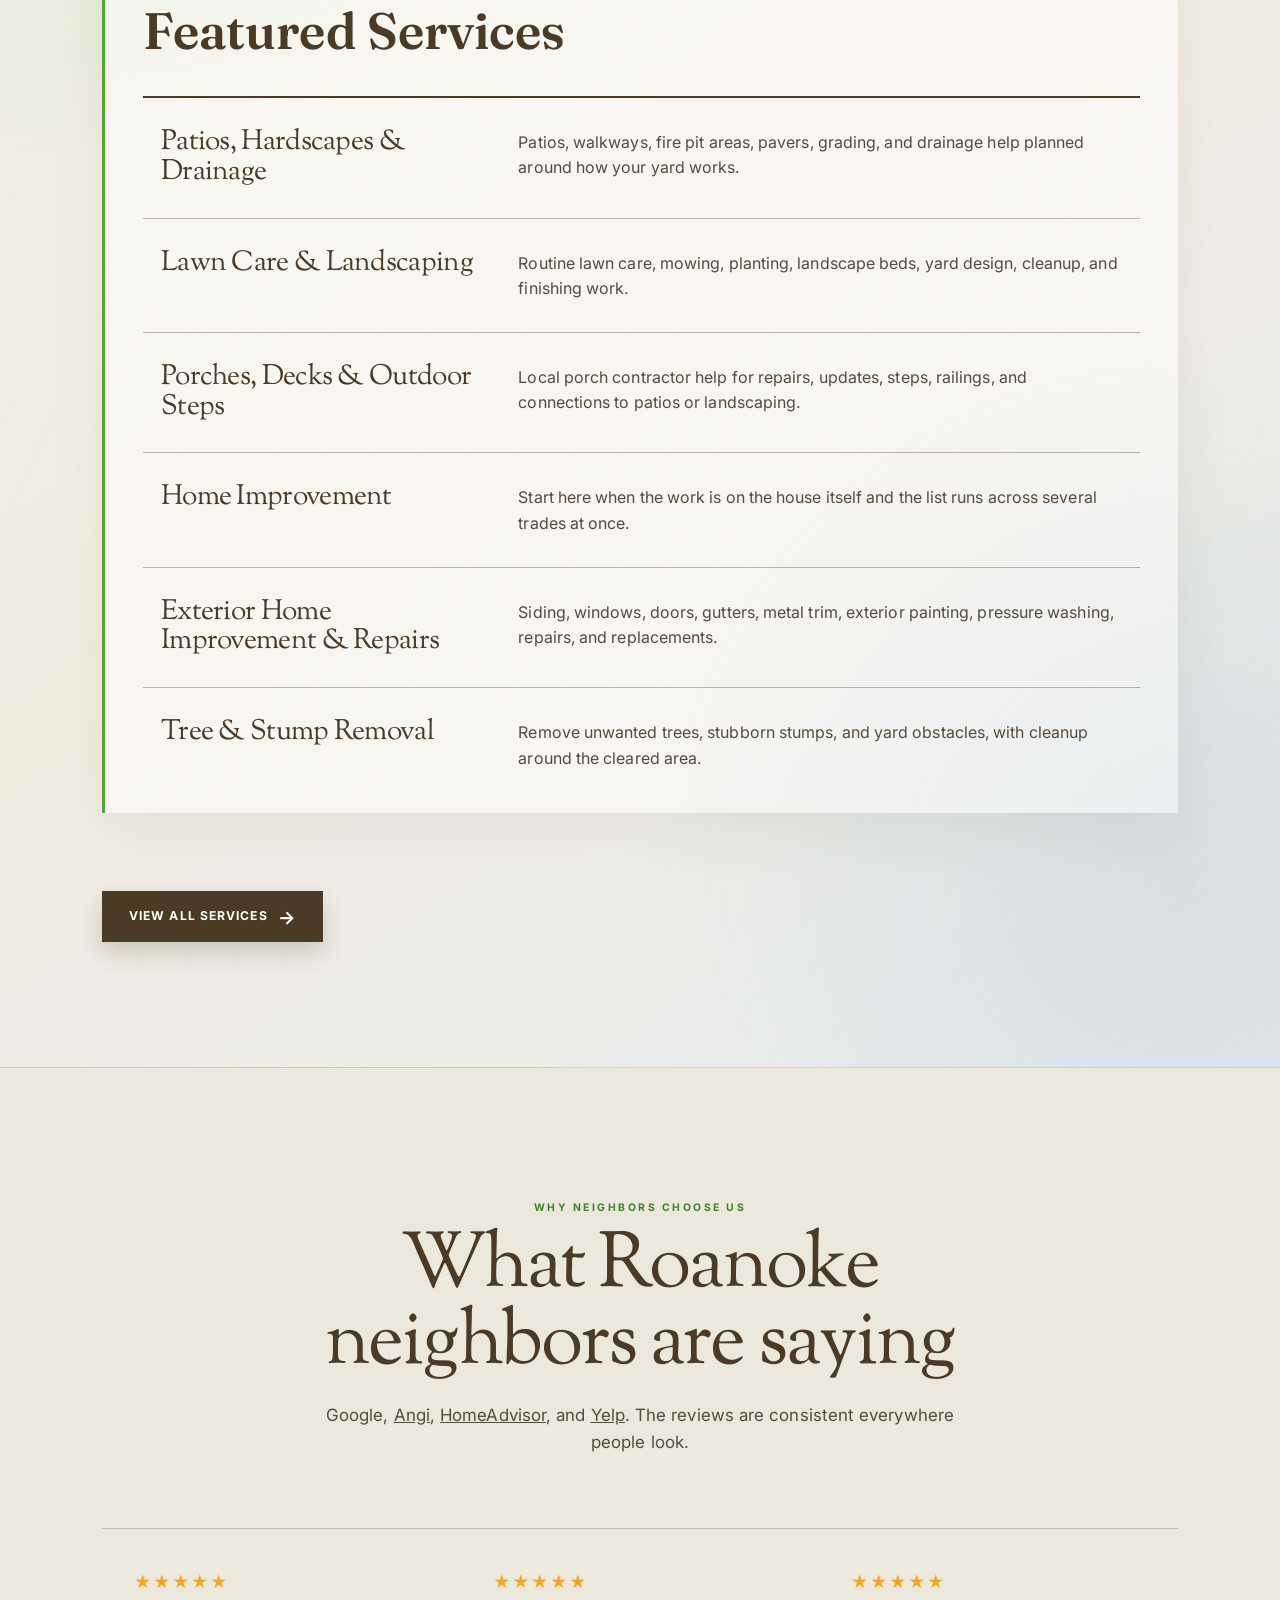
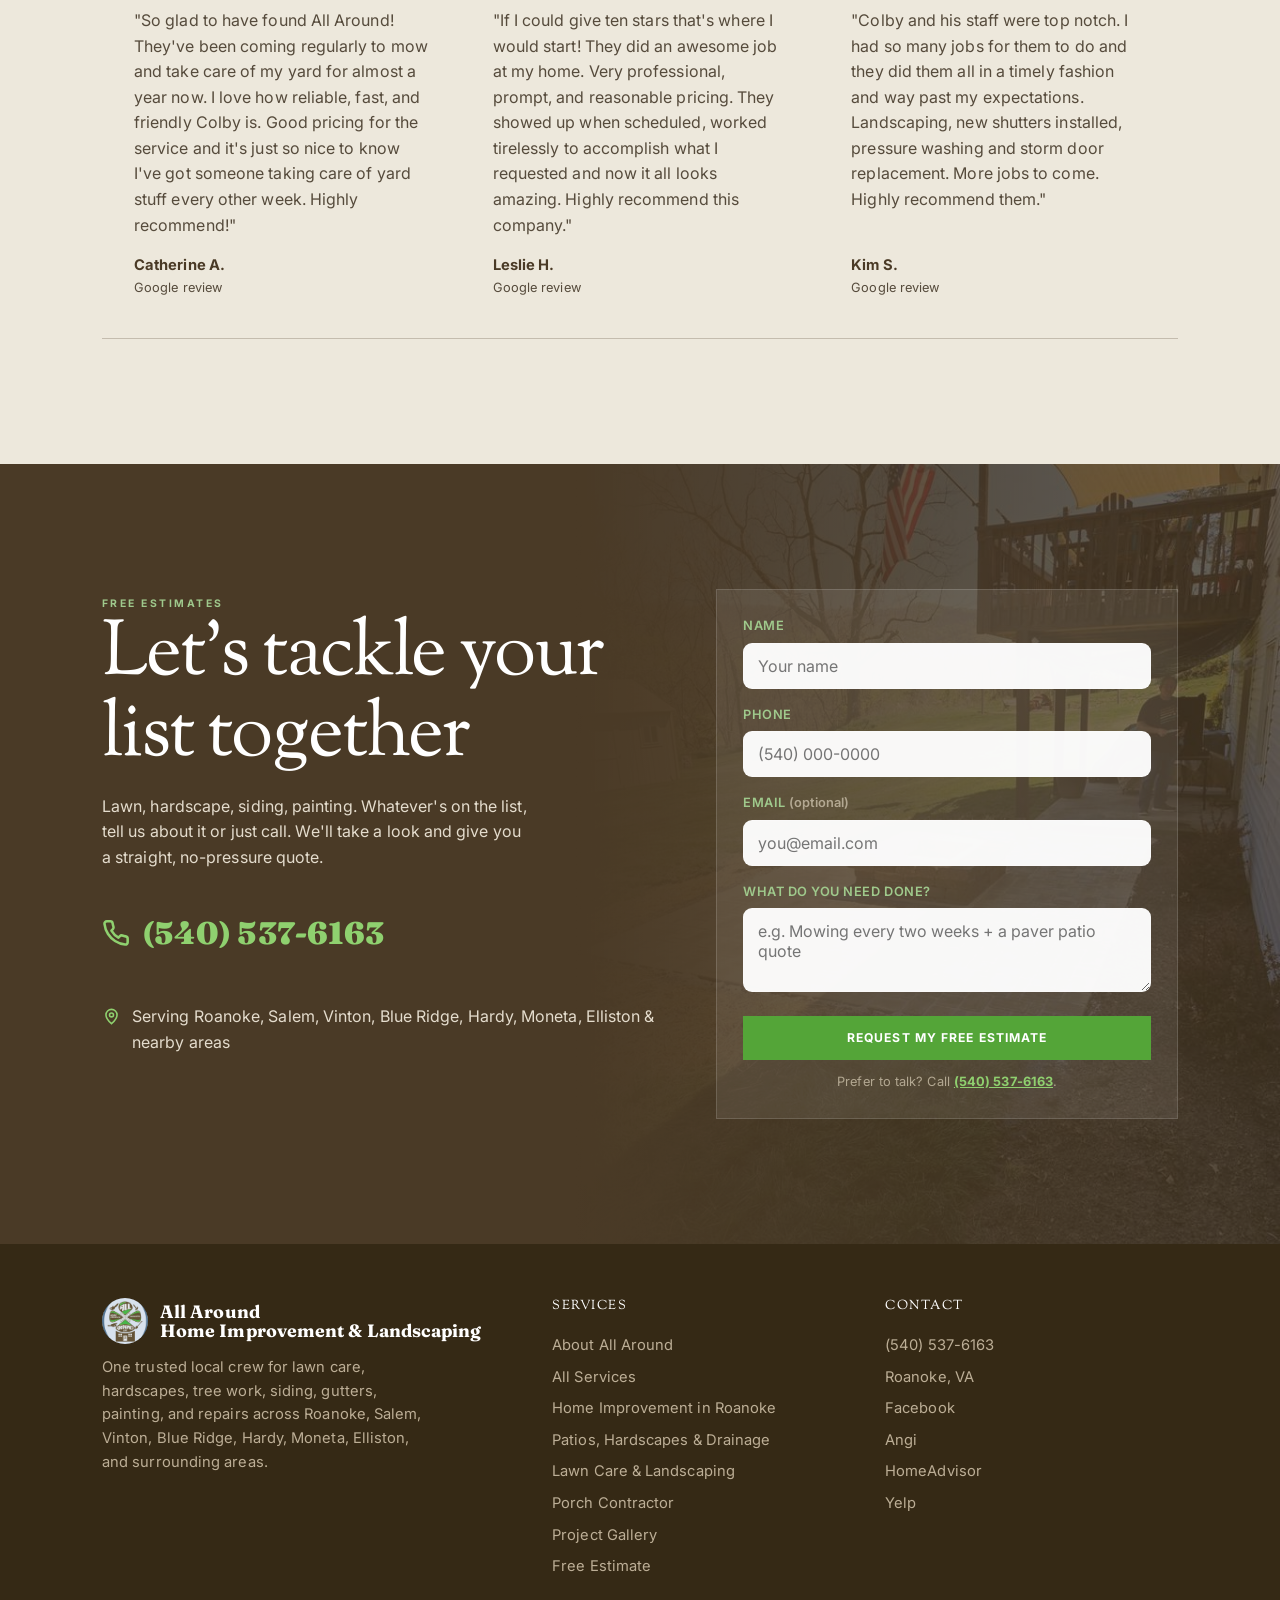
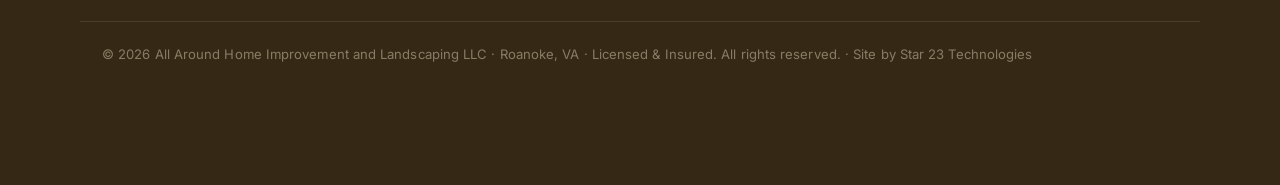
==== commit 7306b4d7: "Review fixes: correct image dimensions, cut padded copy, tighten anchors Self-review of the previous" ====
--- a/index.html
+++ b/index.html
@@ -242,7 +242,7 @@
   /* footer */
   footer{background:#352915;color:#BCAE96;padding:54px 0 120px;font-size:.92rem;}
   .foot-grid{display:grid;grid-template-columns:1.4fr 1fr 1fr;gap:40px;}
-  footer h4{font-family:"Inter",sans-serif;color:#fff;font-size:.8rem;letter-spacing:.12em;text-transform:uppercase;margin:0 0 14px;}
+  footer h3{font-family:"Inter",sans-serif;color:#fff;font-size:.8rem;line-height:1.4;letter-spacing:.12em;text-transform:uppercase;margin:0 0 14px;}
   footer ul{list-style:none;padding:0;margin:0;}
   footer ul li{padding:4px 0;}
   footer a{text-decoration:none;}
@@ -609,7 +609,7 @@
       <p style="margin:6px 0 0;max-width:320px">One trusted local crew for lawn care, hardscapes, tree work, siding, gutters, painting, and repairs across Roanoke, Salem, Vinton, Blue Ridge, Hardy, Moneta, Elliston, and surrounding areas.</p>
     </div>
     <div>
-      <h4>Services</h4>
+      <h3>Services</h3>
       <ul>
         <li><a href="about/">About All Around</a></li>
         <li><a href="services/">All Services</a></li>
@@ -622,7 +622,7 @@
       </ul>
     </div>
     <div>
-      <h4>Contact</h4>
+      <h3>Contact</h3>
       <ul>
         <li><a href="tel:+15405376163">(540) 537-6163</a></li>
         <li>Roanoke, VA</li>
